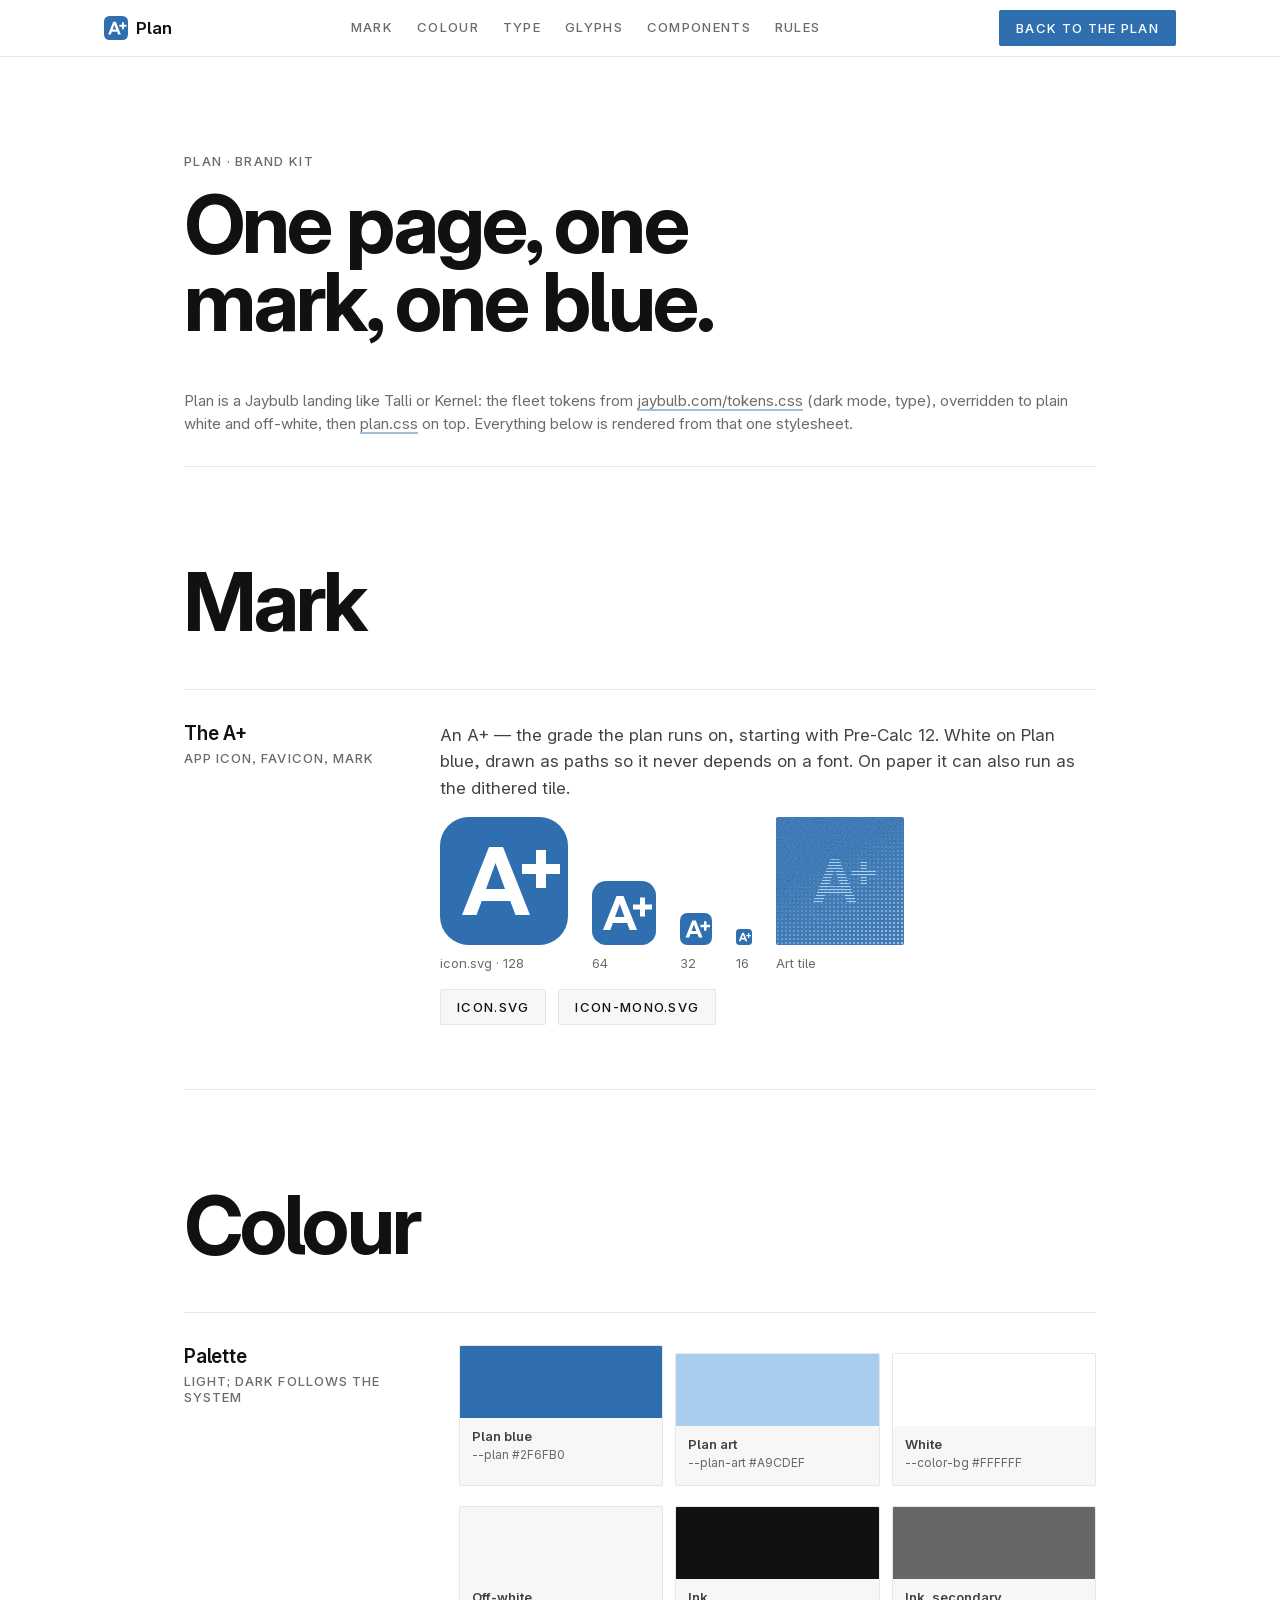
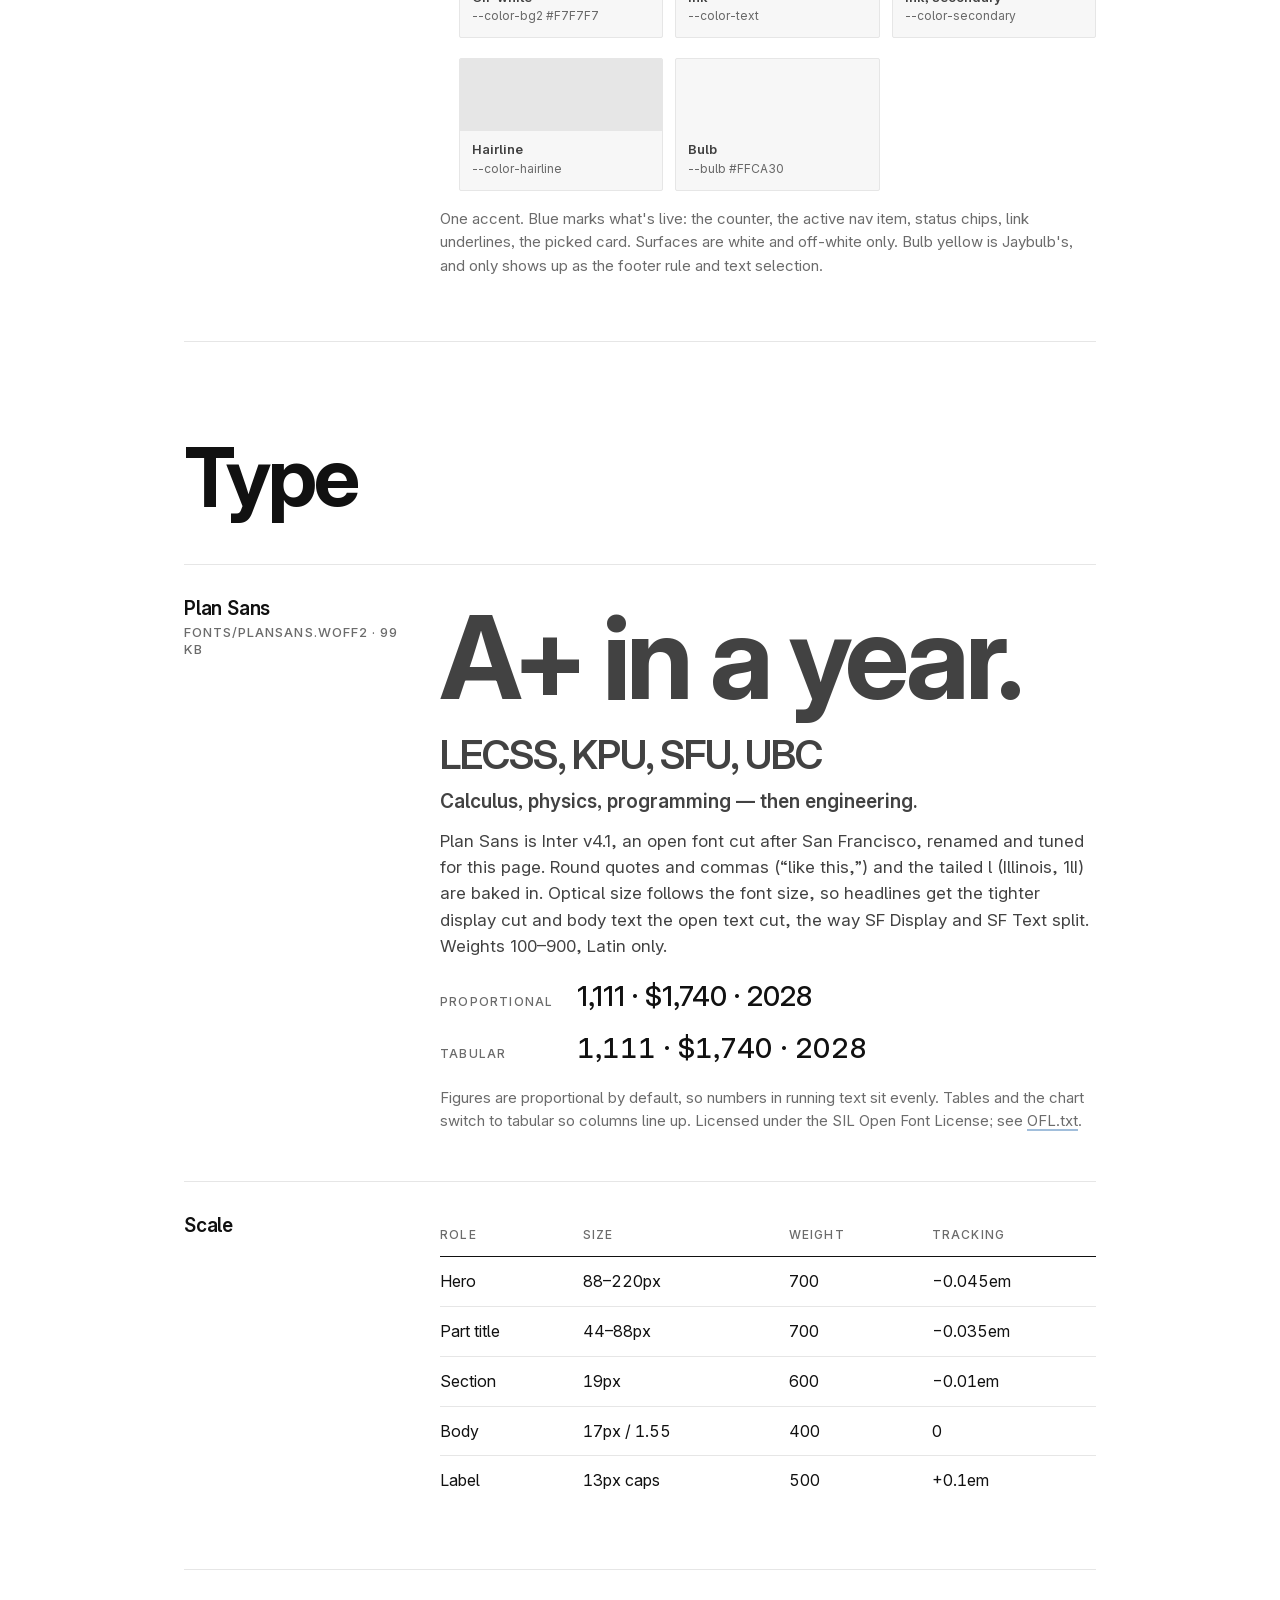
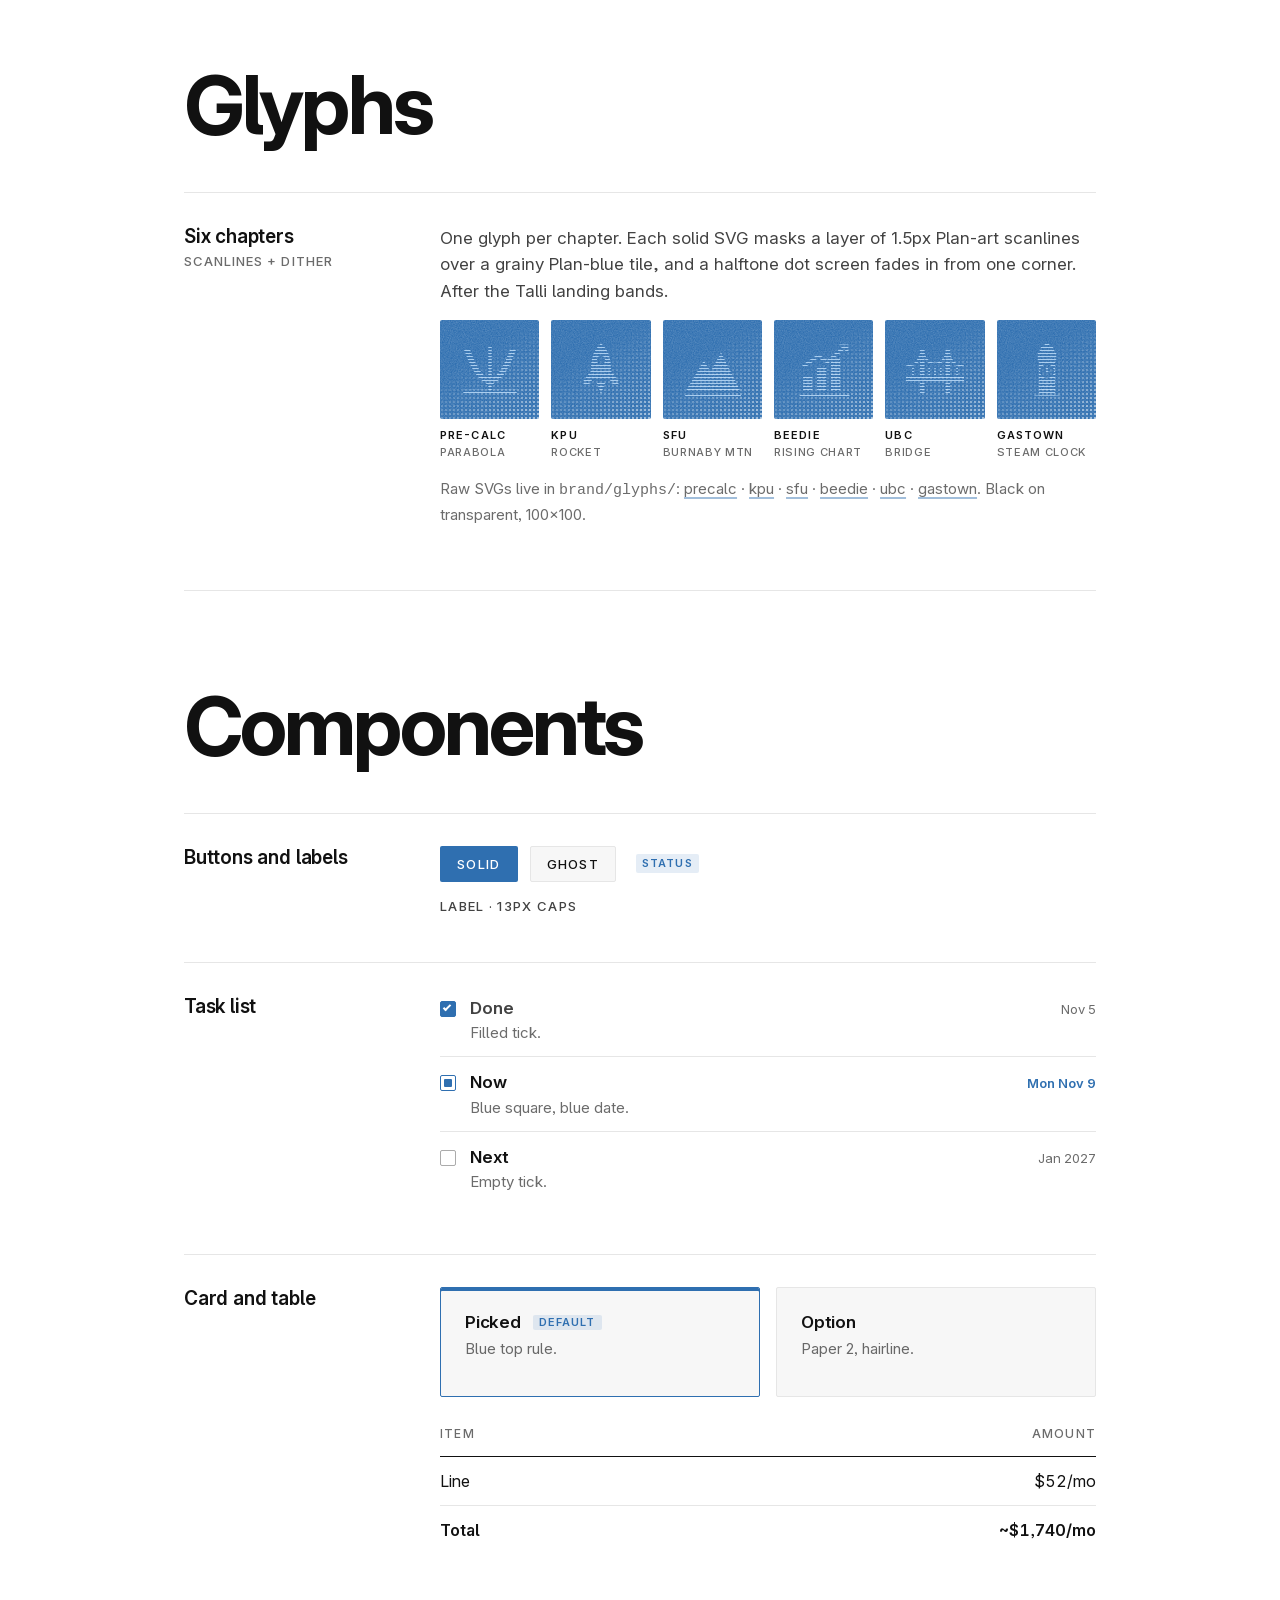
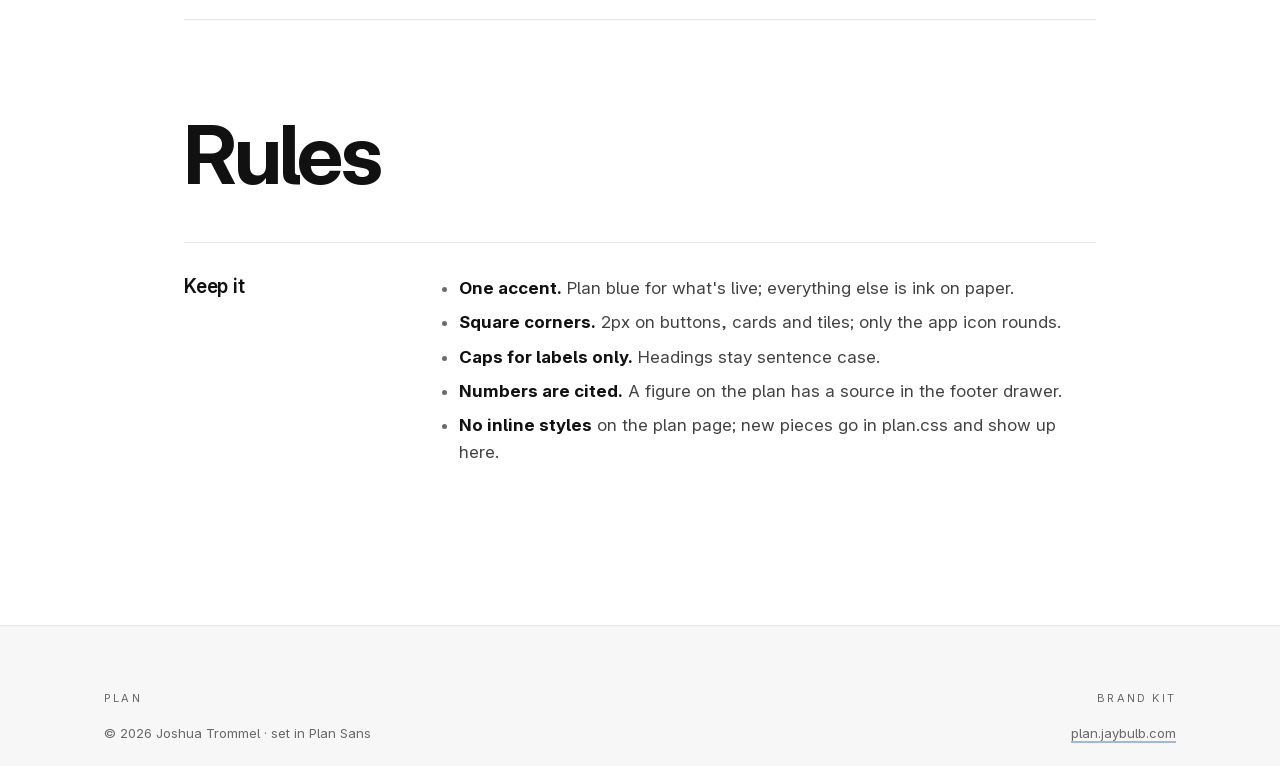
==== brand/index.html @ 0d33ab96 "Plan: ten-year plan at plan.jaybulb.com (moved out of nulljosh/vault) Co-Authored-By: Claude Opus 5." ====
<!doctype html>
<html lang="en">
<head>
<meta charset="utf-8">
<meta name="viewport" content="width=device-width, initial-scale=1">
<title>Plan · Brand kit</title>
<meta name="description" content="The Plan design system: the A+ mark, colour, Plan Sans, the six chapter glyphs, and the components plan.jaybulb.com is built from.">
<meta name="theme-color" content="#ffffff" media="(prefers-color-scheme: light)"><meta name="theme-color" content="#0f0f0f" media="(prefers-color-scheme: dark)">
<link rel="icon" type="image/svg+xml" href="icon.svg">
<link rel="stylesheet" href="https://jaybulb.com/tokens.css">
<link rel="preload" href="../fonts/PlanSans.woff2" as="font" type="font/woff2" crossorigin>
<link rel="stylesheet" href="../plan.css">
</head>
<body>
<header class="nav" aria-label="Site"><div class="wrap">
  <a class="nav-brand" href="../"><img src="icon.svg" alt="">Plan</a>
  <nav class="nav-links" aria-label="Sections"><a href="#mark">Mark</a><a href="#colour">Colour</a><a href="#type">Type</a><a href="#glyphs">Glyphs</a><a href="#components">Components</a><a href="#rules">Rules</a></nav>
  <a class="btn btn-solid" href="../">Back to the plan</a>
</div></header>

<main class="wrap">

<section class="part" id="top">
  <p class="label">Plan · Brand kit</p>
  <h1 class="part-title">One page, one mark, one blue.</h1>
  <p class="note">Plan is a Jaybulb landing like Talli or Kernel: the fleet tokens from <a href="https://jaybulb.com/tokens.css">jaybulb.com/tokens.css</a> (dark mode, type), overridden to plain white and off-white, then <a href="../plan.css">plan.css</a> on top. Everything below is rendered from that one stylesheet.</p>
</section>

<section class="part" id="mark">
  <h2 class="part-title">Mark</h2>
  <div class="sec">
    <h3>The A+<small>App icon, favicon, mark</small></h3>
    <p>An A+ — the grade the plan runs on, starting with Pre-Calc 12. White on Plan blue, drawn as paths so it never depends on a font. On paper it can also run as the dithered tile.</p>
    <div class="marks">
      <figure><img src="icon.svg" width="128" height="128" alt="Plan A+ app icon"><figcaption>icon.svg · 128</figcaption></figure>
      <figure><img src="icon.svg" width="64" height="64" alt=""><figcaption>64</figcaption></figure>
      <figure><img src="icon.svg" width="32" height="32" alt=""><figcaption>32</figcaption></figure>
      <figure><img src="icon.svg" width="16" height="16" alt=""><figcaption>16</figcaption></figure>
      <figure><div class="art g-mark" style="width:128px" role="img" aria-label="Dithered A+ tile"></div><figcaption>Art tile</figcaption></figure>
    </div>
    <p class="row"><a class="btn btn-ghost" href="icon.svg" download>icon.svg</a><a class="btn btn-ghost" href="icon-mono.svg" download>icon-mono.svg</a></p>
  </div>
</section>

<section class="part" id="colour">
  <h2 class="part-title">Colour</h2>
  <div class="sec">
    <h3>Palette<small>Light; dark follows the system</small></h3>
    <ul class="swatches">
      <li class="swatch" style="--c:var(--plan)"><i></i><b>Plan blue</b><code>--plan #2F6FB0</code></li>
      <li class="swatch" style="--c:var(--plan-art)"><i></i><b>Plan art</b><code>--plan-art #A9CDEF</code></li>
      <li class="swatch" style="--c:var(--color-bg)"><i></i><b>White</b><code>--color-bg #FFFFFF</code></li>
      <li class="swatch" style="--c:var(--color-bg2)"><i></i><b>Off-white</b><code>--color-bg2 #F7F7F7</code></li>
      <li class="swatch" style="--c:var(--color-text)"><i></i><b>Ink</b><code>--color-text</code></li>
      <li class="swatch" style="--c:var(--color-secondary)"><i></i><b>Ink, secondary</b><code>--color-secondary</code></li>
      <li class="swatch" style="--c:var(--color-hairline)"><i></i><b>Hairline</b><code>--color-hairline</code></li>
      <li class="swatch" style="--c:var(--bulb)"><i></i><b>Bulb</b><code>--bulb #FFCA30</code></li>
    </ul>
    <p class="note">One accent. Blue marks what's live: the counter, the active nav item, status chips, link underlines, the picked card. Surfaces are white and off-white only. Bulb yellow is Jaybulb's, and only shows up as the footer rule and text selection.</p>
  </div>
</section>

<section class="part" id="type">
  <h2 class="part-title">Type</h2>
  <div class="sec">
    <h3>Plan Sans<small>fonts/PlanSans.woff2 · 99 KB</small></h3>
    <p class="specimen xl">A+ in a year.</p>
    <p class="specimen l">LECSS, KPU, SFU, UBC</p>
    <p class="specimen m">Calculus, physics, programming — then engineering.</p>
    <p>Plan Sans is Inter v4.1, an open font cut after San Francisco, renamed and tuned for this page. Round quotes and commas (“like this,”) and the tailed l (Illinois, 1lI) are baked in. Optical size follows the font size, so headlines get the tighter display cut and body text the open text cut, the way SF Display and SF Text split. Weights 100–900, Latin only.</p>
    <div class="figs">
      <small>Proportional</small><span>1,111 · $1,740 · 2028</span>
      <small>Tabular</small><span class="t">1,111 · $1,740 · 2028</span>
    </div>
    <p class="note">Figures are proportional by default, so numbers in running text sit evenly. Tables and the chart switch to tabular so columns line up. Licensed under the SIL Open Font License; see <a href="../fonts/OFL.txt">OFL.txt</a>.</p>
  </div>
  <div class="sec">
    <h3>Scale</h3>
    <table>
      <thead><tr><th>Role</th><th>Size</th><th>Weight</th><th>Tracking</th></tr></thead>
      <tr><td>Hero</td><td>88–220px</td><td>700</td><td>−0.045em</td></tr>
      <tr><td>Part title</td><td>44–88px</td><td>700</td><td>−0.035em</td></tr>
      <tr><td>Section</td><td>19px</td><td>600</td><td>−0.01em</td></tr>
      <tr><td>Body</td><td>17px / 1.55</td><td>400</td><td>0</td></tr>
      <tr><td>Label</td><td>13px caps</td><td>500</td><td>+0.1em</td></tr>
    </table>
  </div>
</section>

<section class="part" id="glyphs">
  <h2 class="part-title">Glyphs</h2>
  <div class="sec">
    <h3>Six chapters<small>Scanlines + dither</small></h3>
    <p>One glyph per chapter. Each solid SVG masks a layer of 1.5px Plan-art scanlines over a grainy Plan-blue tile, and a halftone dot screen fades in from one corner. After the Talli landing bands.</p>
    <ol class="glyphs">
      <li><figure class="glyph"><div class="art g-precalc"></div><figcaption>Pre-Calc<span>Parabola</span></figcaption></figure></li>
      <li><figure class="glyph"><div class="art g-kpu"></div><figcaption>KPU<span>Rocket</span></figcaption></figure></li>
      <li><figure class="glyph"><div class="art g-sfu"></div><figcaption>SFU<span>Burnaby Mtn</span></figcaption></figure></li>
      <li><figure class="glyph"><div class="art g-beedie"></div><figcaption>Beedie<span>Rising chart</span></figcaption></figure></li>
      <li><figure class="glyph"><div class="art g-ubc"></div><figcaption>UBC<span>Bridge</span></figcaption></figure></li>
      <li><figure class="glyph"><div class="art g-gastown"></div><figcaption>Gastown<span>Steam clock</span></figcaption></figure></li>
    </ol>
    <p class="note">Raw SVGs live in <code>brand/glyphs/</code>: <a href="glyphs/precalc.svg">precalc</a> · <a href="glyphs/kpu.svg">kpu</a> · <a href="glyphs/sfu.svg">sfu</a> · <a href="glyphs/beedie.svg">beedie</a> · <a href="glyphs/ubc.svg">ubc</a> · <a href="glyphs/gastown.svg">gastown</a>. Black on transparent, 100×100.</p>
  </div>
</section>

<section class="part" id="components">
  <h2 class="part-title">Components</h2>
  <div class="sec">
    <h3>Buttons and labels</h3>
    <p class="row"><a class="btn btn-solid" href="#components">Solid</a><a class="btn btn-ghost" href="#components">Ghost</a><span class="status">Status</span></p>
    <p class="label">Label · 13px caps</p>
  </div>
  <div class="sec">
    <h3>Task list</h3>
    <ol class="tasks">
      <li class="done"><i class="tick"></i><div><b>Done</b><span class="d">Filled tick.</span></div><span class="due">Nov 5</span></li>
      <li class="now"><i class="tick"></i><div><b>Now</b><span class="d">Blue square, blue date.</span></div><span class="due">Mon Nov 9</span></li>
      <li><i class="tick"></i><div><b>Next</b><span class="d">Empty tick.</span></div><span class="due">Jan 2027</span></li>
    </ol>
  </div>
  <div class="sec">
    <h3>Card and table</h3>
    <div class="cards">
      <div class="card pick"><h3>Picked <span class="status">Default</span></h3><p class="note">Blue top rule.</p></div>
      <div class="card"><h3>Option</h3><p class="note">Paper 2, hairline.</p></div>
    </div>
    <table>
      <thead><tr><th>Item</th><th class="n">Amount</th></tr></thead>
      <tr><td>Line</td><td class="n">$52/mo</td></tr>
      <tr class="total"><td>Total</td><td class="n">~$1,740/mo</td></tr>
    </table>
  </div>
</section>

<section class="part" id="rules">
  <h2 class="part-title">Rules</h2>
  <div class="sec">
    <h3>Keep it</h3>
    <ul class="rules">
      <li><b>One accent.</b> Plan blue for what's live; everything else is ink on paper.</li>
      <li><b>Square corners.</b> 2px on buttons, cards and tiles; only the app icon rounds.</li>
      <li><b>Caps for labels only.</b> Headings stay sentence case.</li>
      <li><b>Numbers are cited.</b> A figure on the plan has a source in the footer drawer.</li>
      <li><b>No inline styles</b> on the plan page; new pieces go in plan.css and show up here.</li>
    </ul>
  </div>
</section>

</main>

<footer class="foot-band">
  <div class="foot wrap">
    <div class="foot-rule"><span>Plan</span><span>Brand kit</span></div>
    <p class="foot-meta"><span>&copy; 2026 Joshua Trommel &middot; set in Plan Sans</span><a href="../">plan.jaybulb.com</a></p>
  </div>
</footer>
</body>
</html>
---- plan.css ----
/* Plan design system. index.html and brand/ both load this after jaybulb.com/tokens.css.
   Sections: base + layout (from the Jaybulb landings), type (Plan Sans), chart, task list,
   glyph art, footer, brand kit. See brand/ for the rendered kit. */
:root{
  color-scheme:light dark;
  --plan:#2F6FB0; --plan-soft:color-mix(in srgb,var(--plan) 12%,transparent);
  --display:-apple-system,BlinkMacSystemFont,"SF Pro Display","Helvetica Neue",Helvetica,Arial,sans-serif;
  --sp-1:4px;--sp-2:8px;--sp-3:12px;--sp-4:16px;--sp-5:24px;--sp-6:32px;--sp-7:48px;--sp-8:64px;--sp-9:96px;
  --wrap:1120px; --read:60rem; --r-sq:2px; --motion:.2s ease;
  --muted:var(--color-secondary); --line:var(--color-hairline);
  --color-underline:color-mix(in srgb,var(--plan) 45%,transparent); --color-underline-hover:var(--plan);
}
@media(prefers-color-scheme:dark){:root{--plan:#5B9BD5}}
/* ── Surfaces: white and off-white only (overrides the fleet's cream paper) ── */
:root{--color-bg:#fff;--color-bg2:#f7f7f7;--color-text:#111;--color-secondary:rgba(0,0,0,.58);--color-soft:rgba(0,0,0,.74);--color-hairline:#e6e6e6;--color-code-bg:#f7f7f7}
@media(prefers-color-scheme:dark){:root:not([data-theme="light"]){--color-bg:#0f0f0f;--color-bg2:#181818;--color-text:#f5f5f5;--color-secondary:rgba(255,255,255,.6);--color-soft:rgba(255,255,255,.76);--color-hairline:#2a2a2a;--color-code-bg:#181818}}
[data-theme="dark"]{--color-bg:#0f0f0f;--color-bg2:#181818;--color-text:#f5f5f5;--color-secondary:rgba(255,255,255,.6);--color-soft:rgba(255,255,255,.76);--color-hairline:#2a2a2a;--color-code-bg:#181818}
.foot-band{background:var(--color-bg2)!important}
*,*::before,*::after{box-sizing:border-box}
html{scroll-snap-type:y proximity;scroll-padding-top:72px}
@media(prefers-reduced-motion:no-preference){html{scroll-behavior:smooth}}
body{margin:0;background:var(--color-bg);color:var(--color-text);font-family:var(--font-body);font-size:17px;line-height:1.55;letter-spacing:var(--tracking,0);-webkit-font-smoothing:antialiased;text-rendering:optimizeLegibility}
::selection{background:var(--bulb);color:#1f1b16}
a{color:inherit;text-decoration:underline;text-decoration-color:var(--color-underline);text-decoration-thickness:2px;text-underline-offset:3px;transition:text-decoration-color var(--motion)}
a:hover{text-decoration-color:var(--color-underline-hover)}
a:focus-visible,button:focus-visible{outline:3px solid color-mix(in srgb,var(--plan) 45%,transparent);outline-offset:2px}
.wrap{max-width:var(--wrap);margin:0 auto;padding:0 var(--sp-5)}
@media(max-width:640px){.wrap{padding:0 var(--sp-4)}}

.label{font-family:var(--display);font-size:13px;line-height:16px;font-weight:500;letter-spacing:.1em;text-transform:uppercase;color:var(--muted);margin:0 0 var(--sp-4)}
.btn{display:inline-flex;align-items:center;height:36px;padding:0 var(--sp-4);border-radius:var(--r-sq);font-family:var(--display);font-size:13px;font-weight:500;letter-spacing:.1em;text-transform:uppercase;text-decoration:none;white-space:nowrap;border:1px solid transparent;transition:background var(--motion),border-color var(--motion)}
.btn-solid{background:var(--plan);color:#fff}
.btn-solid:hover{background:color-mix(in srgb,var(--plan) 84%,#fff)}
.btn-ghost{background:var(--color-bg2);color:var(--color-text);border-color:var(--line)}
.btn-ghost:hover{border-color:var(--color-text)}

/* Nav: sticky, translucent paper, brand left, parts in the middle, Jaybulb on the right */
.nav{position:sticky;top:0;z-index:10;background:color-mix(in srgb,var(--color-bg) 88%,transparent);-webkit-backdrop-filter:saturate(1.4) blur(14px);backdrop-filter:saturate(1.4) blur(14px);border-bottom:1px solid var(--line)}
.nav .wrap{display:flex;align-items:center;gap:var(--sp-5);height:56px}
.nav-brand{display:flex;align-items:center;gap:var(--sp-2);font-family:var(--display);font-weight:600;font-size:17px;text-decoration:none;flex:none}
.nav-brand img{width:24px;height:24px}
.nav-links{display:flex;gap:var(--sp-5);flex:1;justify-content:center;overflow-x:auto;scrollbar-width:none;mask:linear-gradient(90deg,transparent,#000 12px,#000 calc(100% - 12px),transparent)}
.nav-links::-webkit-scrollbar{display:none}
.nav-links a{font-family:var(--display);font-size:13px;font-weight:500;letter-spacing:.1em;text-transform:uppercase;color:var(--muted);text-decoration:none;white-space:nowrap;padding:var(--sp-2) 0;border-bottom:2px solid transparent;transition:color var(--motion),border-color var(--motion)}
.nav-links a:hover{color:var(--color-text)}
.nav-links a.on{color:var(--color-text);border-bottom-color:var(--plan)}
@media(max-width:640px){.nav .btn{display:none}.nav-links{justify-content:flex-start}}

/* Hero: the ten-year time-lapse */
.hero{position:relative;min-height:calc(100dvh - 56px);display:flex;flex-direction:column;justify-content:center;align-items:center;text-align:center;padding:var(--sp-8) var(--sp-5);overflow:hidden;scroll-snap-align:start;--ink:var(--color-text);--paper:var(--color-bg);color:var(--ink);transition:color .6s}
.hero > *:not(.year):not(.film){position:relative;z-index:1}
.film{position:absolute;inset:0;z-index:0;overflow:hidden;background:var(--color-bg2)}
.film img{position:absolute;inset:-6%;width:112%;height:112%;object-fit:cover;opacity:0;transition:opacity 1.2s ease,transform .6s ease-out;will-change:transform}
.film img.on{opacity:1;animation:kb 24s linear both}
.film::after{content:"";position:absolute;inset:0;background:var(--plan);opacity:.38;mix-blend-mode:multiply}
.year{position:absolute;inset:0;display:flex;align-items:center;justify-content:center;z-index:0;font-family:var(--display);font-size:clamp(9rem,42vw,26rem);font-weight:700;letter-spacing:-.06em;line-height:1;color:var(--ink);opacity:.08;pointer-events:none;user-select:none}
.hero .kicker,.hero .lede{background:var(--paper);color:var(--ink);display:inline-block;padding:.35em .7em;border-radius:var(--r-sq);transition:background .6s,color .6s}
.hero .kicker{font-family:var(--display);font-size:13px;font-weight:500;letter-spacing:.1em;text-transform:uppercase}
.hero h1{margin:var(--sp-4) auto 0;max-width:14ch;font-family:var(--display);font-size:clamp(44px,7.4vw,108px);font-weight:700;letter-spacing:-.04em;line-height:.95;color:var(--ink);text-wrap:balance}
.hero .cta{display:flex;flex-wrap:wrap;gap:var(--sp-3);justify-content:center;margin-top:var(--sp-6)}
.hero .lede{margin:var(--sp-5) auto 0;max-width:34rem;font-size:19px;line-height:1.45}
#elapsed{margin-top:var(--sp-5);color:var(--plan)!important}
#chapter{margin-top:var(--sp-2);animation:fadein .5s ease-out both}
.chapters{display:flex;gap:6px;margin-top:var(--sp-5)}
.chapters button{width:34px;height:14px;padding:0;border:0;background:none;cursor:pointer;position:relative}
.chapters button::before,.chapters button::after{content:"";position:absolute;left:0;top:6px;height:2px;background:var(--ink);opacity:.3;width:100%}
.chapters button::after{opacity:1;width:calc(var(--p,0)*100%);transition:width .2s linear}
@keyframes kb{from{scale:1}to{scale:1.08}}
@keyframes fadein{from{opacity:0;transform:translateY(4px)}to{opacity:1;transform:none}}
@media(prefers-reduced-motion:reduce){#chapter,.film img{animation:none!important;transition:none!important}}

/* Parts: a big display heading, then sections with the title in a side column */
main.wrap{max-width:var(--read)}
.part{padding:var(--sp-9) 0 var(--sp-4);scroll-margin-top:56px}
.part + .part{border-top:1px solid var(--line)}
.part-title{font-family:var(--display);font-size:clamp(44px,6.4vw,88px);line-height:.95;font-weight:700;letter-spacing:-.035em;margin:0 0 var(--sp-7);text-wrap:balance}
.sec{padding:var(--sp-6) 0 var(--sp-7);border-top:1px solid var(--line);scroll-margin-top:72px;scroll-snap-align:start}
@media(min-width:56rem){
  .sec{display:grid;grid-template-columns:14rem minmax(0,1fr);column-gap:var(--sp-6)}
  .sec > h3{grid-column:1;grid-row:1 / span 20;position:sticky;top:80px;align-self:start}
  .sec > :not(h3){grid-column:2}
}
.sec h3{font-family:var(--display);font-size:19px;line-height:1.25;font-weight:600;letter-spacing:-.01em;margin:0 0 var(--sp-4)}
.sec h3 small{display:block;margin-top:var(--sp-1);font-size:13px;font-weight:500;letter-spacing:.08em;text-transform:uppercase;color:var(--muted)}
.sec > :not(h3) + :not(h3){margin-top:var(--sp-4)}
.sec p,.sec li{color:var(--color-soft);margin:0}
.sec strong{color:var(--color-text);font-weight:600}
.sec ul,.sec ol{margin:0;padding-left:1.2rem}
.sec li + li{margin-top:var(--sp-2)}
.sec li::marker{color:var(--muted)}
.note{font-size:15px;color:var(--muted)!important}
.status{display:inline-block;margin-left:var(--sp-2);padding:1px 6px;border-radius:var(--r-sq);background:var(--plan-soft);color:var(--plan);font-family:var(--display);font-size:11px;font-weight:600;letter-spacing:.1em;text-transform:uppercase;vertical-align:2px}

table{width:100%;border-collapse:collapse;font-size:16px;font-variant-numeric:tabular-nums}
td,th{padding:var(--sp-3) var(--sp-2);vertical-align:top;text-align:left;font-weight:inherit}
td:first-child,th:first-child{padding-left:0} td:last-child,th:last-child{padding-right:0}
tr{border-bottom:1px solid var(--line)} tr:last-child{border-bottom:0}
thead th{font-family:var(--display);font-size:12px;font-weight:500;letter-spacing:.1em;text-transform:uppercase;color:var(--muted);border-bottom:1px solid var(--color-text)}
.n{text-align:right!important;white-space:nowrap}
tr.total{border-top:1px solid var(--color-text);font-weight:600;color:var(--color-text)}
.when{white-space:nowrap;width:7rem;color:var(--color-text);font-weight:600}
.scroll{overflow-x:auto}
@media(max-width:640px){table{font-size:15px}td,th{padding:var(--sp-2) 6px}.n{white-space:normal}.when{width:auto}}

.cards{display:grid;grid-template-columns:repeat(auto-fit,minmax(15rem,1fr));gap:var(--sp-4)}
.card{background:var(--color-bg2);border:1px solid var(--line);border-radius:var(--r-sq);padding:var(--sp-5)}
.card.pick{border-color:var(--plan);box-shadow:inset 0 3px 0 var(--plan)}
.card h3{font-family:var(--display);font-size:17px;font-weight:600;margin:0;color:var(--color-text)}
.card .note{margin:var(--sp-1) 0 var(--sp-3)}
.card dl{margin:0;font-size:15px}
.card dt{font-family:var(--display);font-size:11px;font-weight:600;letter-spacing:.1em;text-transform:uppercase;color:var(--muted);margin-top:var(--sp-3)}
.card dd{margin:var(--sp-1) 0 0;color:var(--color-soft)}

.sources{font-size:15px;overflow-wrap:anywhere}

/* Footer: the jaybulb band, warm paper fading to bulb */
.foot-band{margin-top:var(--sp-9);background:linear-gradient(180deg,var(--color-bg) 0,color-mix(in srgb,var(--bulb) 10%,var(--color-bg)) 45%,color-mix(in srgb,var(--bulb) 28%,var(--color-bg)) 100%);border-top:1px solid var(--line)}
.foot{padding:var(--sp-8) var(--sp-5) calc(var(--sp-5) + env(safe-area-inset-bottom));color:var(--color-soft);font-size:15px}
.foot-story{display:grid;grid-template-columns:56px 1fr;gap:var(--sp-5);align-items:start;padding-bottom:var(--sp-7)}
.foot-story img{width:56px;height:56px}
.foot-story h2{font-family:var(--display);font-size:clamp(28px,3.4vw,40px);font-weight:700;letter-spacing:-.025em;line-height:1.05;margin:0 0 var(--sp-3);color:var(--color-text)}
.foot-story p{margin:0;max-width:52ch;font-size:17px}
.foot-rule{display:flex;align-items:center;gap:var(--sp-4);font-family:var(--display);font-size:11px;letter-spacing:.2em;text-transform:uppercase;white-space:nowrap;color:var(--muted)}
.foot-rule::before{content:"";order:1;flex:1;height:2px;background:var(--bulb)}
.foot-rule>:first-child{order:0}.foot-rule>:last-child{order:2}
.foot-dir{display:grid;grid-template-columns:repeat(4,1fr);gap:var(--sp-5);padding:var(--sp-6) 0}
.foot-dir h3{font-family:var(--display);font-size:12px;font-weight:600;letter-spacing:.1em;text-transform:uppercase;margin:0 0 var(--sp-3);color:var(--color-text)}
.foot-dir ul{list-style:none;margin:0;padding:0}
.foot-dir li{margin:var(--sp-2) 0}
.foot-dir a{text-decoration-color:var(--bulb)}
.foot-dir a:hover{text-decoration-color:var(--color-text)}
.foot-meta{margin:0;padding-top:var(--sp-4);border-top:1px solid color-mix(in srgb,var(--bulb-deep) 25%,transparent);font-size:13px;color:var(--muted);display:flex;flex-wrap:wrap;gap:var(--sp-2) var(--sp-5);justify-content:space-between}
@media(max-width:760px){.foot{padding:var(--sp-7) var(--sp-4) var(--sp-5)}.foot-story{grid-template-columns:1fr}.foot-dir{grid-template-columns:1fr 1fr}.foot-rule{flex-wrap:wrap;white-space:normal}.foot-rule::before{flex-basis:100%;order:-1}}

@media(prefers-reduced-motion:no-preference){
  html.js .reveal{opacity:0;transform:translateY(20px);transition:opacity .6s ease-out,transform .6s ease-out}
  html.js .reveal.in-view{opacity:1;transform:none}
}

/* ── Type: Plan Sans ───────────────────────────────────────────────────────────
   Inter v4.1 (OFL), renamed, round punctuation (ss03) and the tailed l (cv05) baked in,
   Latin subset. Optical size follows font size, like SF Text → SF Display.
   Figures are proportional by default; tables switch to tabular. */
@font-face{font-family:"Plan Sans";src:url(fonts/PlanSans.woff2) format("woff2");font-weight:100 900;font-style:normal;font-display:swap}
:root{--font-plan:"Plan Sans",-apple-system,BlinkMacSystemFont,"SF Pro Text","Helvetica Neue",Helvetica,Arial,sans-serif;--font-body:var(--font-plan);--display:var(--font-plan)}
body{font-optical-sizing:auto;font-variant-numeric:proportional-nums;font-feature-settings:"calt"}

/* ── Chart (net worth) ──────────────────────────────────────────────────────── */
.ctl{display:flex;flex-wrap:wrap;gap:var(--sp-3) var(--sp-5);align-items:center;font-size:15px;margin:0 0 var(--sp-3)}
.ctl label{display:flex;align-items:center;gap:var(--sp-2)}
.ctl input[type=range]{width:120px;accent-color:var(--plan)}
.goals{display:flex;gap:6px;flex-wrap:wrap}
.goals button{font:inherit;font-size:13px;padding:.3em .7em;border:1px solid var(--line);border-radius:var(--r-sq);background:var(--color-bg2);color:var(--color-text);cursor:pointer;transition:border-color var(--motion)}
.goals button:hover{border-color:var(--color-text)}
.goals button[aria-pressed=true]{background:var(--plan);color:#fff;border-color:var(--plan)}
#chart{width:100%;height:auto;touch-action:none;color:var(--color-text);font-variant-numeric:tabular-nums}
#chart text{fill:currentColor}#chart .grid{stroke:currentColor;opacity:.12}
#verdict{margin:var(--sp-2) 0 0;font-size:15px;min-height:1.5em}

/* ── Task list: where we are, what's next ───────────────────────────────────── */
.sec .tasks{list-style:none;margin:0;padding:0}
.sec .tasks li{display:grid;grid-template-columns:18px minmax(0,1fr) auto;gap:var(--sp-3);align-items:baseline;margin:0;padding:var(--sp-3) 0;border-top:1px solid var(--line)}
.sec .tasks li:first-child{border-top:0;padding-top:0}
.tick{position:relative;width:16px;height:16px;border:1.5px solid color-mix(in srgb,var(--color-text) 35%,transparent);border-radius:var(--r-sq);transform:translateY(3px)}
.done .tick{background:var(--plan);border-color:var(--plan)}
.done .tick::after{content:"";position:absolute;left:4px;top:1px;width:4px;height:8px;border:solid #fff;border-width:0 2px 2px 0;transform:rotate(45deg)}
.now .tick{border-color:var(--plan)}
.now .tick::after{content:"";position:absolute;inset:3px;background:var(--plan);border-radius:1px}
.tasks b{display:block;font-weight:600;color:var(--color-text)}
.tasks .done b{color:var(--color-soft)}
.tasks span.d{display:block;font-size:15px;color:var(--muted)}
.tasks time,.tasks .due{font-size:13px;color:var(--muted);white-space:nowrap;font-variant-numeric:tabular-nums;text-align:right}
.tasks .now .due{color:var(--plan);font-weight:600}
@media(max-width:640px){.sec .tasks li{grid-template-columns:18px minmax(0,1fr)}.tasks .due{grid-column:2;text-align:left;white-space:normal}}
.count{font-variant-numeric:tabular-nums}

/* ── Glyph art: scanlines + dither ─────────────────────────────────────────────
   Each glyph (brand/glyphs/*.svg) masks a layer of --plan-art scanlines over a grainy --plan
   tile; a halftone dot screen fades in from one corner on top. One mask per layer, no mask
   compositing, so it renders the same in every engine. */
:root{
  --plan-art:#a9cdef;
  --grain:url("data:image/svg+xml,%3Csvg xmlns='http://www.w3.org/2000/svg' width='180' height='180'%3E%3Cfilter id='n'%3E%3CfeTurbulence type='fractalNoise' baseFrequency='.85' numOctaves='3' stitchTiles='stitch'/%3E%3CfeColorMatrix values='0 0 0 0 1 0 0 0 0 1 0 0 0 0 1 .28 0 0 0 -.06'/%3E%3C/filter%3E%3Crect width='100%25' height='100%25' filter='url(%23n)'/%3E%3C/svg%3E");
}
@media(prefers-color-scheme:dark){:root{--plan-art:#7fb0e3}}
.art{position:relative;overflow:hidden;aspect-ratio:1;border-radius:var(--r-sq);background:var(--grain),var(--plan);isolation:isolate}
.art::before{content:"";position:absolute;inset:0;background:repeating-linear-gradient(to bottom,var(--plan-art) 0 1.5px,transparent 1.5px 3px);
  -webkit-mask:var(--img) center/var(--fit,58%) no-repeat;mask:var(--img) center/var(--fit,58%) no-repeat;transition:transform .6s var(--ease,ease)}
.art::after{content:"";position:absolute;inset:0;background:radial-gradient(circle,rgba(255,255,255,.55) .9px,transparent 1.35px) 0 0/4px 4px;
  -webkit-mask:linear-gradient(150deg,transparent 35%,#000 100%);mask:linear-gradient(150deg,transparent 35%,#000 100%)}
a:hover > .art::before,.glyph:hover .art::before{transform:scale(1.06)}
.g-precalc{--img:url(brand/glyphs/precalc.svg)} .g-kpu{--img:url(brand/glyphs/kpu.svg)} .g-sfu{--img:url(brand/glyphs/sfu.svg)}
.g-beedie{--img:url(brand/glyphs/beedie.svg)} .g-ubc{--img:url(brand/glyphs/ubc.svg)} .g-gastown{--img:url(brand/glyphs/gastown.svg)}
.g-mark{--img:url(brand/icon-mono.svg);--fit:64%}
.glyphs{display:grid;grid-template-columns:repeat(6,minmax(0,1fr));gap:var(--sp-3);margin:0 0 var(--sp-7);padding:0;list-style:none}
.glyph{margin:0}
.sec .glyphs{padding:0}.sec .glyphs li{margin:0}
.glyph figcaption{margin-top:var(--sp-2);font-family:var(--display);font-size:11px;font-weight:600;letter-spacing:.1em;text-transform:uppercase;color:var(--color-text)}
.glyph figcaption span{display:block;font-weight:500;color:var(--muted);letter-spacing:.06em}
@media(max-width:760px){.glyphs{grid-template-columns:repeat(3,minmax(0,1fr))}}

/* Footer additions: mark tile in the story, sources drawer */
.foot-story .art{width:56px;border-radius:12px}
.foot-sources{padding:0 0 var(--sp-5)}
.foot-sources summary{cursor:pointer;font-family:var(--display);font-size:12px;font-weight:600;letter-spacing:.1em;text-transform:uppercase;color:var(--color-text);list-style:none;display:flex;align-items:center;gap:var(--sp-2)}
.foot-sources summary::-webkit-details-marker{display:none}
.foot-sources summary::before{content:"+";display:inline-grid;place-items:center;width:16px;height:16px;border:1px solid currentColor;border-radius:var(--r-sq);font-size:12px;line-height:1}
.foot-sources[open] summary::before{content:"\2212"}
.foot-sources ul{margin:var(--sp-4) 0 0;padding:0;list-style:none;columns:2 22rem;column-gap:var(--sp-6);font-size:13px;line-height:1.5}
.foot-sources li{break-inside:avoid;margin:0 0 var(--sp-2);color:var(--muted)}
.foot-sources a{text-decoration-color:var(--bulb)}

/* ── Brand kit page ─────────────────────────────────────────────────────────── */
.swatches{display:grid;grid-template-columns:repeat(auto-fill,minmax(9.5rem,1fr));gap:var(--sp-3);margin:0;padding:0;list-style:none}
.swatch{border:1px solid var(--line);border-radius:var(--r-sq);overflow:hidden;background:var(--color-bg2)}
.swatch i{display:block;height:72px;background:var(--c)}
.swatch b{display:block;padding:var(--sp-2) var(--sp-3) 0;font-size:13px;font-weight:600}
.swatch code{display:block;padding:0 var(--sp-3) var(--sp-3);font-family:var(--font-code);font-size:12px;color:var(--muted)}
.marks{display:flex;flex-wrap:wrap;gap:var(--sp-5);align-items:end}
.marks figure{margin:0}
.marks img{display:block}
.marks figcaption{margin-top:var(--sp-2);font-size:13px;color:var(--muted)}
.specimen{font-family:var(--display);line-height:1.05;margin:0;color:var(--color-text)}
.specimen.xl{font-size:clamp(56px,9vw,120px);font-weight:700;letter-spacing:-.045em}
.specimen.l{font-size:40px;font-weight:600;letter-spacing:-.025em}
.specimen.m{font-size:19px;font-weight:600}
.figs{display:grid;grid-template-columns:auto 1fr;gap:var(--sp-2) var(--sp-5);font-size:28px;font-weight:500;color:var(--color-text);align-items:baseline}
.figs .t{font-variant-numeric:tabular-nums}
.figs small{font-size:12px;letter-spacing:.1em;text-transform:uppercase;color:var(--muted);font-weight:500}
.row{display:flex;flex-wrap:wrap;gap:var(--sp-3);align-items:center}
.rules li b{color:var(--color-text)}
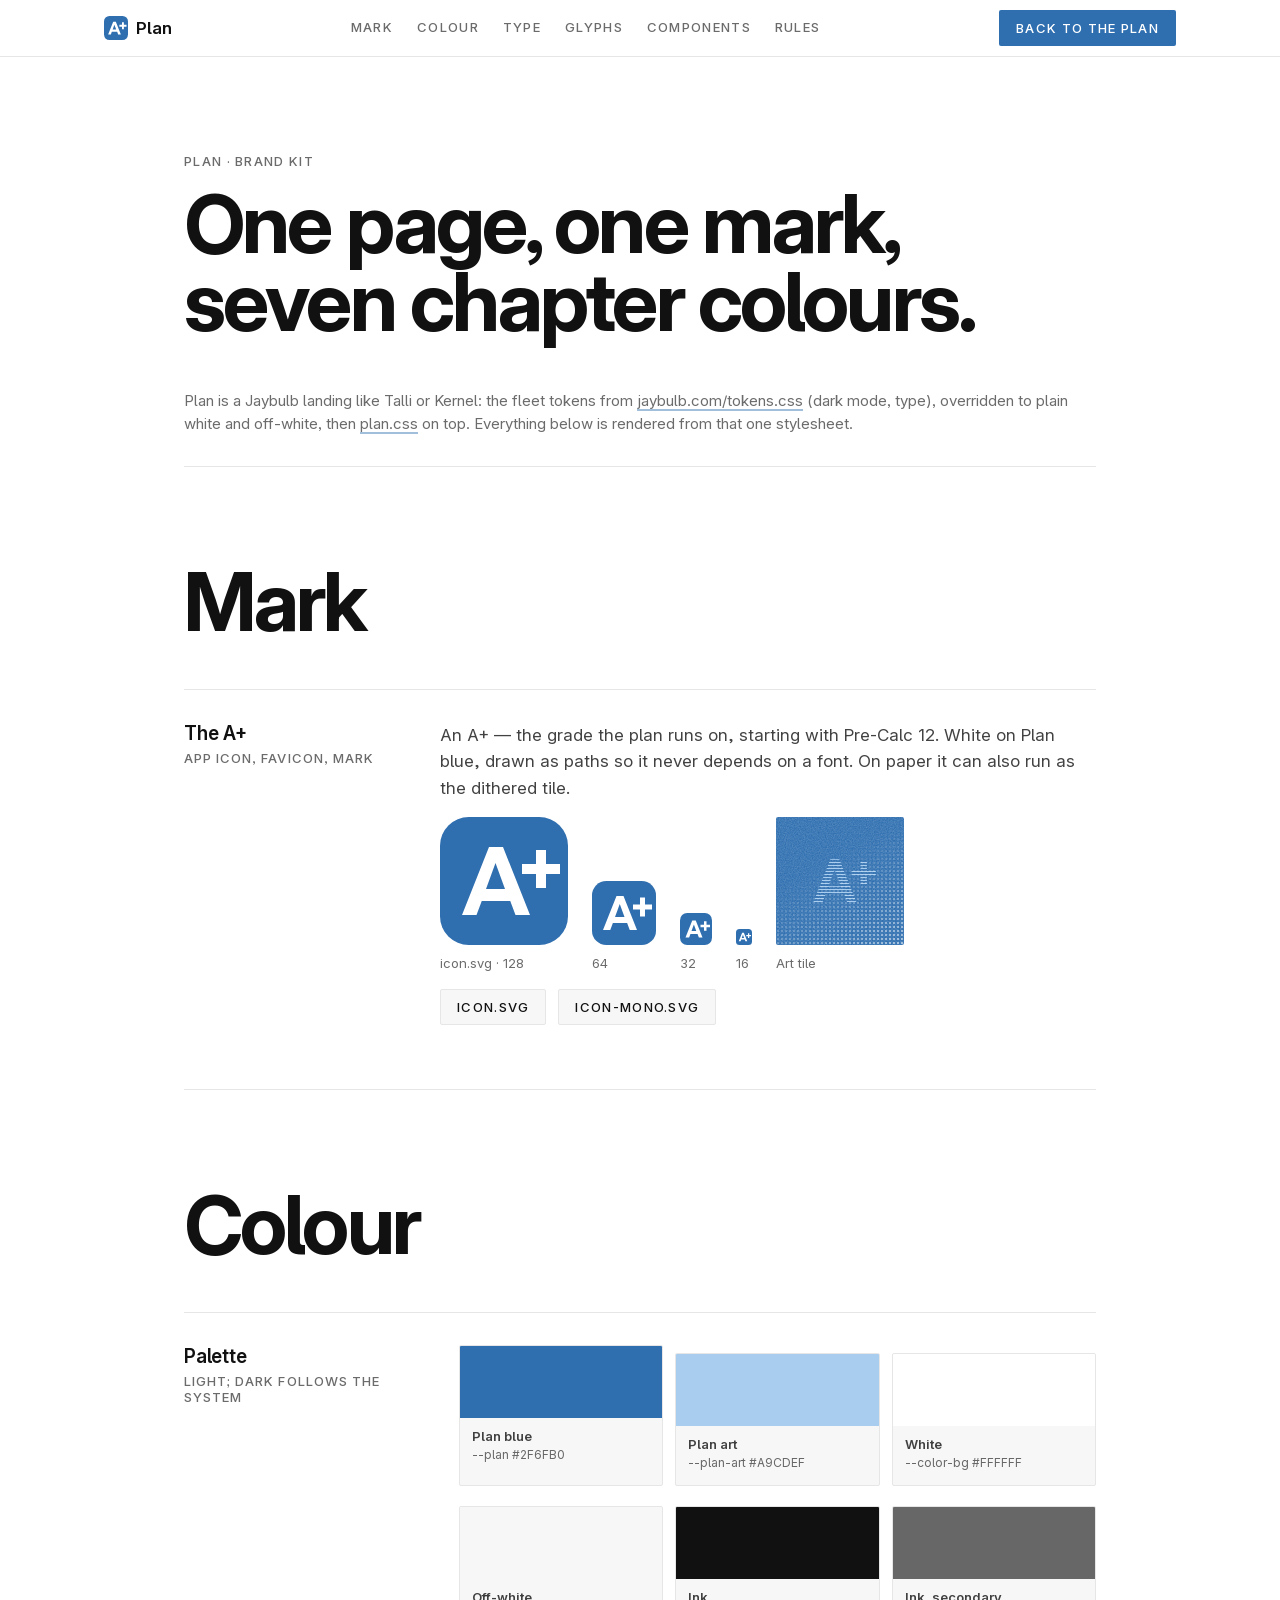
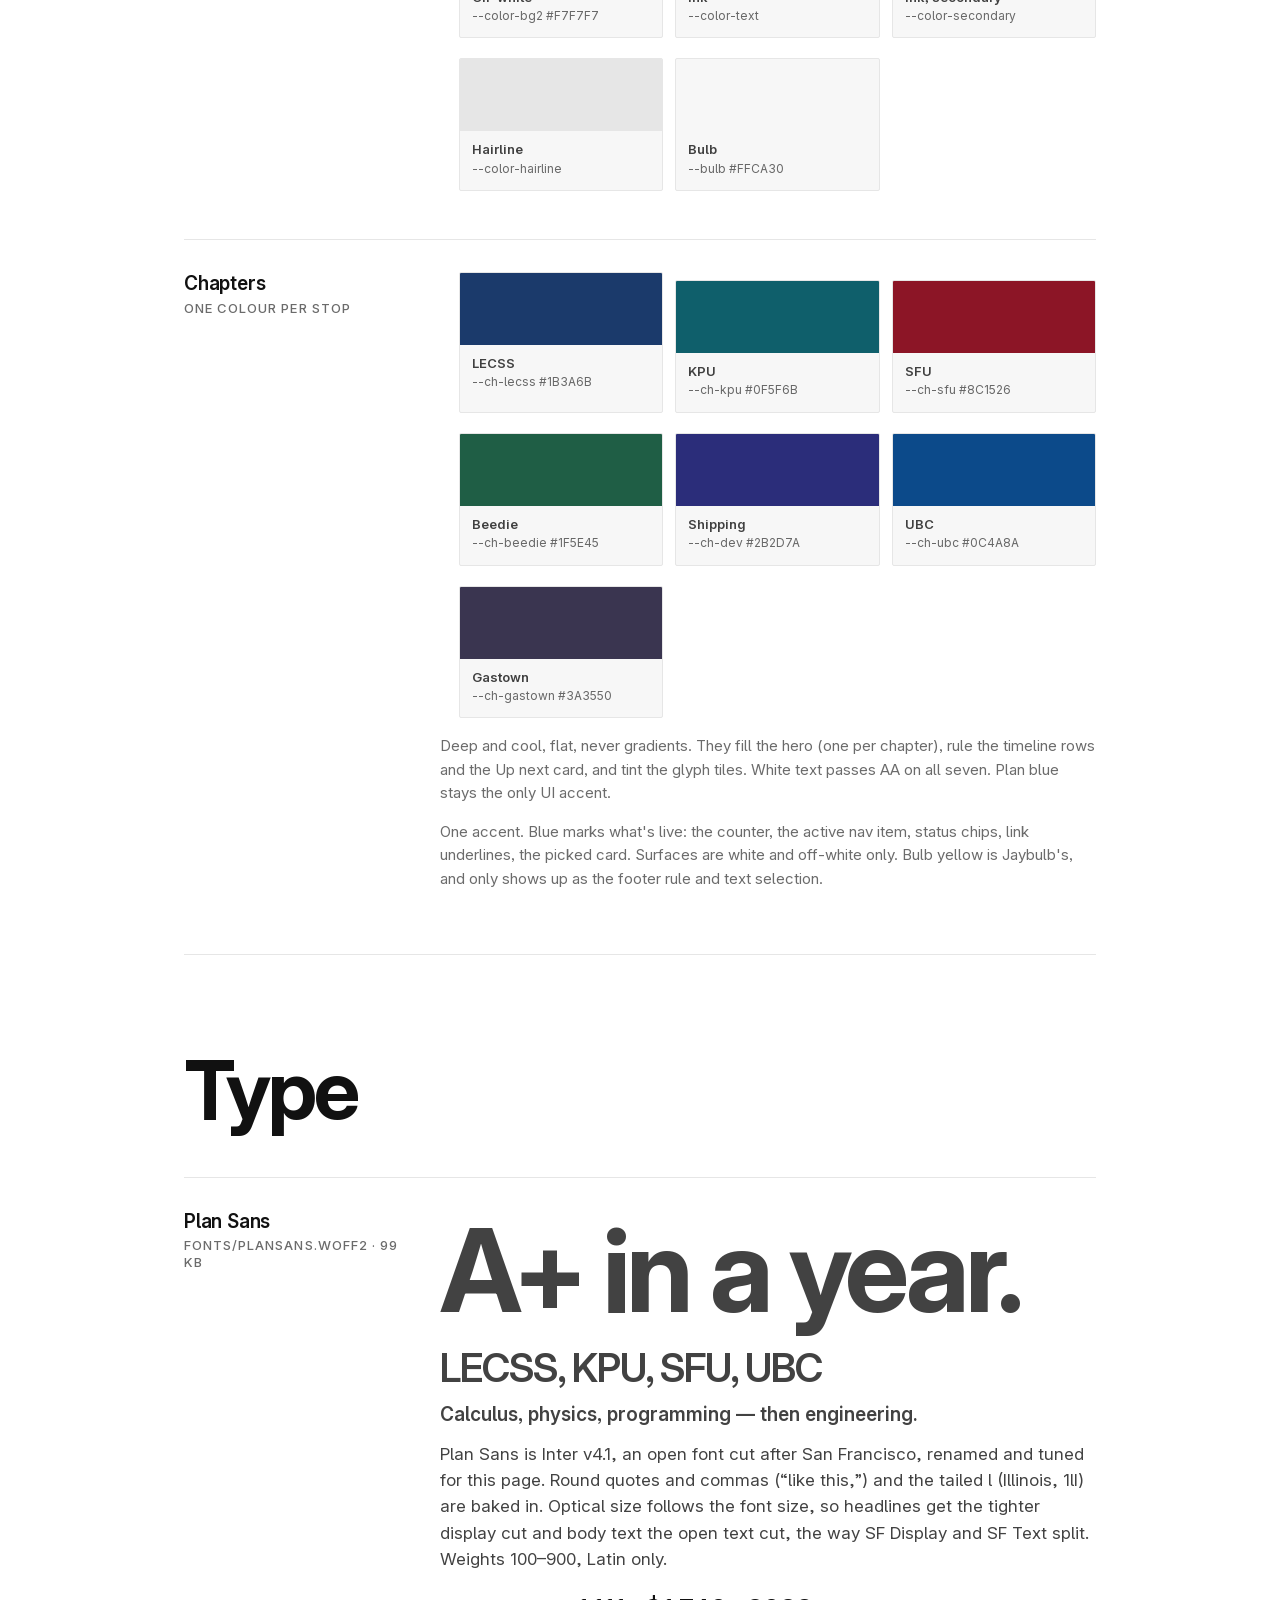
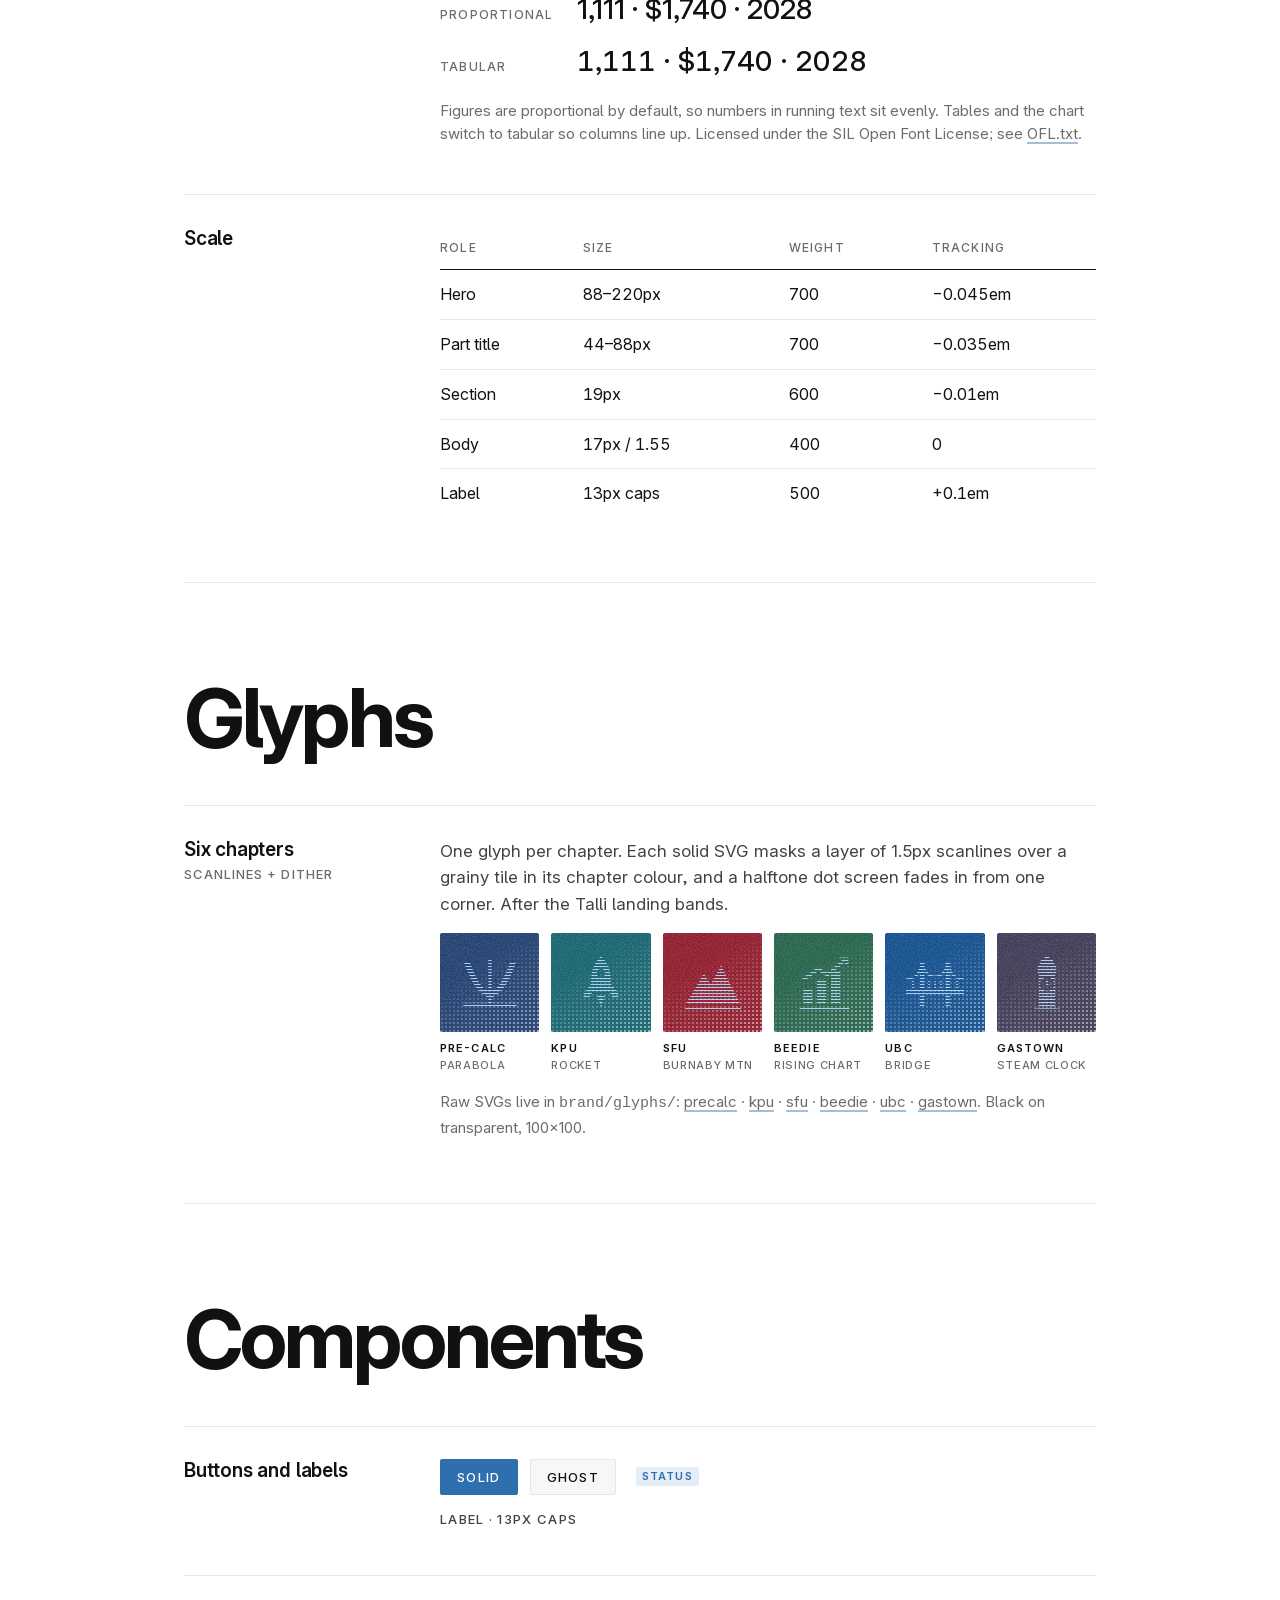
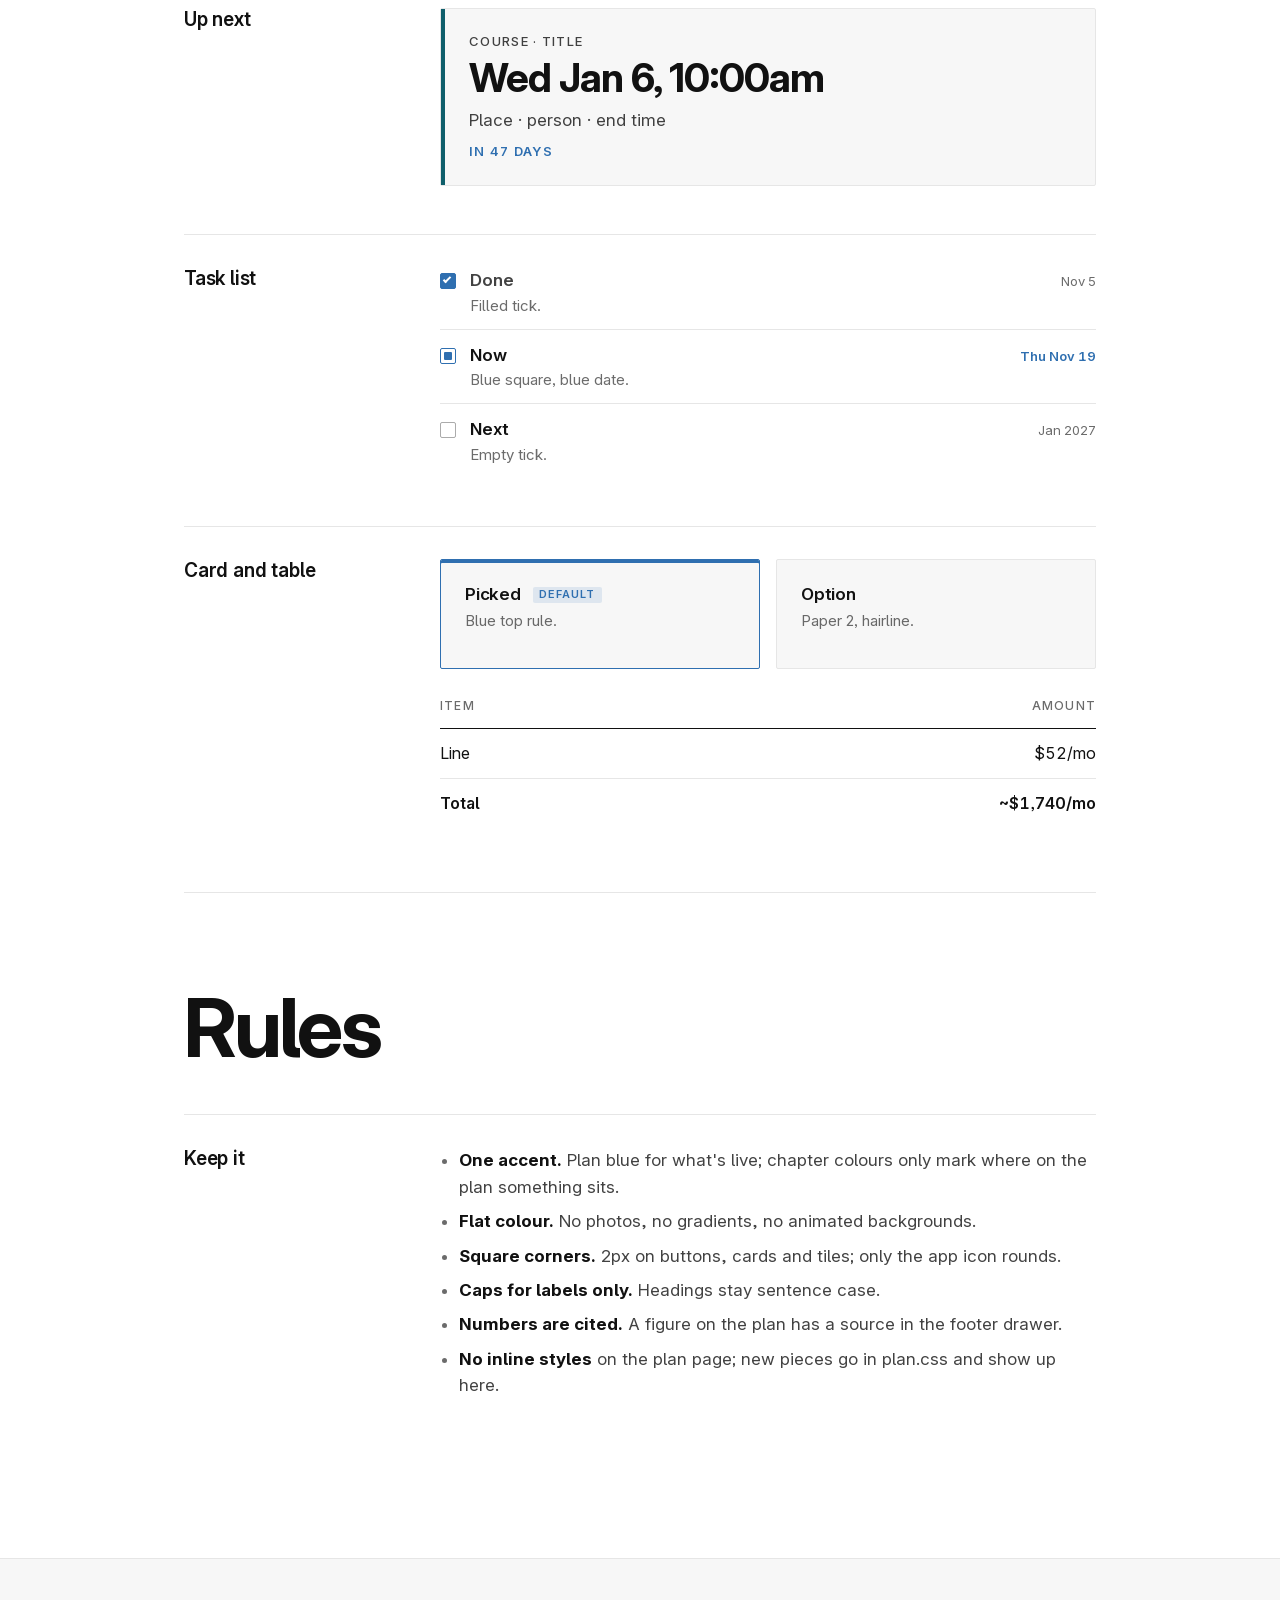
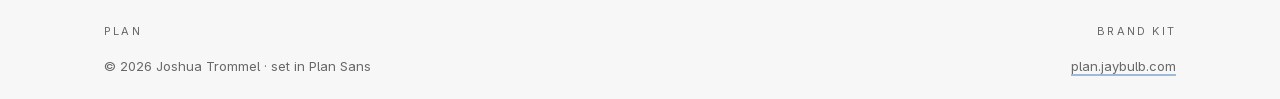
==== commit 7a40b2a1: "Brand kit: chapter palette, Up next component, flat-colour rule Co-Authored-By: Claude Opus 5.5 <nor" ====
--- a/brand/index.html
+++ b/brand/index.html
@@ -6,14 +6,14 @@
 <title>Plan · Brand kit</title>
 <meta name="description" content="The Plan design system: the A+ mark, colour, Plan Sans, the six chapter glyphs, and the components plan.jaybulb.com is built from.">
 <meta name="theme-color" content="#ffffff" media="(prefers-color-scheme: light)"><meta name="theme-color" content="#0f0f0f" media="(prefers-color-scheme: dark)">
-<link rel="icon" type="image/svg+xml" href="icon.svg">
+<link rel="icon" type="image/svg+xml" href="../icon.svg">
 <link rel="stylesheet" href="https://jaybulb.com/tokens.css">
 <link rel="preload" href="../fonts/PlanSans.woff2" as="font" type="font/woff2" crossorigin>
 <link rel="stylesheet" href="../plan.css">
 </head>
 <body>
 <header class="nav" aria-label="Site"><div class="wrap">
-  <a class="nav-brand" href="../"><img src="icon.svg" alt="">Plan</a>
+  <a class="nav-brand" href="../"><img src="../icon.svg" alt="">Plan</a>
   <nav class="nav-links" aria-label="Sections"><a href="#mark">Mark</a><a href="#colour">Colour</a><a href="#type">Type</a><a href="#glyphs">Glyphs</a><a href="#components">Components</a><a href="#rules">Rules</a></nav>
   <a class="btn btn-solid" href="../">Back to the plan</a>
 </div></header>
@@ -22,7 +22,7 @@
 
 <section class="part" id="top">
   <p class="label">Plan · Brand kit</p>
-  <h1 class="part-title">One page, one mark, one blue.</h1>
+  <h1 class="part-title">One page, one mark, seven chapter colours.</h1>
   <p class="note">Plan is a Jaybulb landing like Talli or Kernel: the fleet tokens from <a href="https://jaybulb.com/tokens.css">jaybulb.com/tokens.css</a> (dark mode, type), overridden to plain white and off-white, then <a href="../plan.css">plan.css</a> on top. Everything below is rendered from that one stylesheet.</p>
 </section>
 
@@ -32,13 +32,13 @@
     <h3>The A+<small>App icon, favicon, mark</small></h3>
     <p>An A+ — the grade the plan runs on, starting with Pre-Calc 12. White on Plan blue, drawn as paths so it never depends on a font. On paper it can also run as the dithered tile.</p>
     <div class="marks">
-      <figure><img src="icon.svg" width="128" height="128" alt="Plan A+ app icon"><figcaption>icon.svg · 128</figcaption></figure>
-      <figure><img src="icon.svg" width="64" height="64" alt=""><figcaption>64</figcaption></figure>
-      <figure><img src="icon.svg" width="32" height="32" alt=""><figcaption>32</figcaption></figure>
-      <figure><img src="icon.svg" width="16" height="16" alt=""><figcaption>16</figcaption></figure>
+      <figure><img src="../icon.svg" width="128" height="128" alt="Plan A+ app icon"><figcaption>icon.svg · 128</figcaption></figure>
+      <figure><img src="../icon.svg" width="64" height="64" alt=""><figcaption>64</figcaption></figure>
+      <figure><img src="../icon.svg" width="32" height="32" alt=""><figcaption>32</figcaption></figure>
+      <figure><img src="../icon.svg" width="16" height="16" alt=""><figcaption>16</figcaption></figure>
       <figure><div class="art g-mark" style="width:128px" role="img" aria-label="Dithered A+ tile"></div><figcaption>Art tile</figcaption></figure>
     </div>
-    <p class="row"><a class="btn btn-ghost" href="icon.svg" download>icon.svg</a><a class="btn btn-ghost" href="icon-mono.svg" download>icon-mono.svg</a></p>
+    <p class="row"><a class="btn btn-ghost" href="../icon.svg" download>icon.svg</a><a class="btn btn-ghost" href="icon-mono.svg" download>icon-mono.svg</a></p>
   </div>
 </section>
 
@@ -56,6 +56,19 @@
       <li class="swatch" style="--c:var(--color-hairline)"><i></i><b>Hairline</b><code>--color-hairline</code></li>
       <li class="swatch" style="--c:var(--bulb)"><i></i><b>Bulb</b><code>--bulb #FFCA30</code></li>
     </ul>
+  </div>
+  <div class="sec">
+    <h3>Chapters<small>One colour per stop</small></h3>
+    <ul class="swatches">
+      <li class="swatch c-lecss"><i></i><b>LECSS</b><code>--ch-lecss #1B3A6B</code></li>
+      <li class="swatch c-kpu"><i></i><b>KPU</b><code>--ch-kpu #0F5F6B</code></li>
+      <li class="swatch c-sfu"><i></i><b>SFU</b><code>--ch-sfu #8C1526</code></li>
+      <li class="swatch c-beedie"><i></i><b>Beedie</b><code>--ch-beedie #1F5E45</code></li>
+      <li class="swatch c-dev"><i></i><b>Shipping</b><code>--ch-dev #2B2D7A</code></li>
+      <li class="swatch c-ubc"><i></i><b>UBC</b><code>--ch-ubc #0C4A8A</code></li>
+      <li class="swatch c-gastown"><i></i><b>Gastown</b><code>--ch-gastown #3A3550</code></li>
+    </ul>
+    <p class="note">Deep and cool, flat, never gradients. They fill the hero (one per chapter), rule the timeline rows and the Up next card, and tint the glyph tiles. White text passes AA on all seven. Plan blue stays the only UI accent.</p>
     <p class="note">One accent. Blue marks what's live: the counter, the active nav item, status chips, link underlines, the picked card. Surfaces are white and off-white only. Bulb yellow is Jaybulb's, and only shows up as the footer rule and text selection.</p>
   </div>
 </section>
@@ -91,14 +104,14 @@
   <h2 class="part-title">Glyphs</h2>
   <div class="sec">
     <h3>Six chapters<small>Scanlines + dither</small></h3>
-    <p>One glyph per chapter. Each solid SVG masks a layer of 1.5px Plan-art scanlines over a grainy Plan-blue tile, and a halftone dot screen fades in from one corner. After the Talli landing bands.</p>
+    <p>One glyph per chapter. Each solid SVG masks a layer of 1.5px scanlines over a grainy tile in its chapter colour, and a halftone dot screen fades in from one corner. After the Talli landing bands.</p>
     <ol class="glyphs">
-      <li><figure class="glyph"><div class="art g-precalc"></div><figcaption>Pre-Calc<span>Parabola</span></figcaption></figure></li>
-      <li><figure class="glyph"><div class="art g-kpu"></div><figcaption>KPU<span>Rocket</span></figcaption></figure></li>
-      <li><figure class="glyph"><div class="art g-sfu"></div><figcaption>SFU<span>Burnaby Mtn</span></figcaption></figure></li>
-      <li><figure class="glyph"><div class="art g-beedie"></div><figcaption>Beedie<span>Rising chart</span></figcaption></figure></li>
-      <li><figure class="glyph"><div class="art g-ubc"></div><figcaption>UBC<span>Bridge</span></figcaption></figure></li>
-      <li><figure class="glyph"><div class="art g-gastown"></div><figcaption>Gastown<span>Steam clock</span></figcaption></figure></li>
+      <li><figure class="glyph"><div class="art g-precalc c-lecss"></div><figcaption>Pre-Calc<span>Parabola</span></figcaption></figure></li>
+      <li><figure class="glyph"><div class="art g-kpu c-kpu"></div><figcaption>KPU<span>Rocket</span></figcaption></figure></li>
+      <li><figure class="glyph"><div class="art g-sfu c-sfu"></div><figcaption>SFU<span>Burnaby Mtn</span></figcaption></figure></li>
+      <li><figure class="glyph"><div class="art g-beedie c-beedie"></div><figcaption>Beedie<span>Rising chart</span></figcaption></figure></li>
+      <li><figure class="glyph"><div class="art g-ubc c-ubc"></div><figcaption>UBC<span>Bridge</span></figcaption></figure></li>
+      <li><figure class="glyph"><div class="art g-gastown c-gastown"></div><figcaption>Gastown<span>Steam clock</span></figcaption></figure></li>
     </ol>
     <p class="note">Raw SVGs live in <code>brand/glyphs/</code>: <a href="glyphs/precalc.svg">precalc</a> · <a href="glyphs/kpu.svg">kpu</a> · <a href="glyphs/sfu.svg">sfu</a> · <a href="glyphs/beedie.svg">beedie</a> · <a href="glyphs/ubc.svg">ubc</a> · <a href="glyphs/gastown.svg">gastown</a>. Black on transparent, 100×100.</p>
   </div>
@@ -112,10 +125,19 @@
     <p class="label">Label · 13px caps</p>
   </div>
   <div class="sec">
+    <h3>Up next</h3>
+    <div class="upnext c-kpu">
+      <p class="label">Course · title</p>
+      <p class="when-big">Wed Jan 6, 10:00am</p>
+      <p class="where">Place · person · end time</p>
+      <p class="count-down">In 47 days</p>
+    </div>
+  </div>
+  <div class="sec">
     <h3>Task list</h3>
     <ol class="tasks">
       <li class="done"><i class="tick"></i><div><b>Done</b><span class="d">Filled tick.</span></div><span class="due">Nov 5</span></li>
-      <li class="now"><i class="tick"></i><div><b>Now</b><span class="d">Blue square, blue date.</span></div><span class="due">Mon Nov 9</span></li>
+      <li class="now"><i class="tick"></i><div><b>Now</b><span class="d">Blue square, blue date.</span></div><span class="due">Thu Nov 19</span></li>
       <li><i class="tick"></i><div><b>Next</b><span class="d">Empty tick.</span></div><span class="due">Jan 2027</span></li>
     </ol>
   </div>
@@ -138,7 +160,8 @@
   <div class="sec">
     <h3>Keep it</h3>
     <ul class="rules">
-      <li><b>One accent.</b> Plan blue for what's live; everything else is ink on paper.</li>
+      <li><b>One accent.</b> Plan blue for what's live; chapter colours only mark where on the plan something sits.</li>
+      <li><b>Flat colour.</b> No photos, no gradients, no animated backgrounds.</li>
       <li><b>Square corners.</b> 2px on buttons, cards and tiles; only the app icon rounds.</li>
       <li><b>Caps for labels only.</b> Headings stay sentence case.</li>
       <li><b>Numbers are cited.</b> A figure on the plan has a source in the footer drawer.</li>
--- a/plan.css
+++ b/plan.css
@@ -11,6 +11,9 @@
   --color-underline:color-mix(in srgb,var(--plan) 45%,transparent); --color-underline-hover:var(--plan);
 }
 @media(prefers-color-scheme:dark){:root{--plan:#5B9BD5}}
+/* ── Chapter colours: one deep, cool colour per stop on the plan. Hero fields, timeline rules,
+   glyph tiles. White text passes AA on every one. ── */
+:root{--ch-lecss:#1B3A6B;--ch-kpu:#0F5F6B;--ch-sfu:#8C1526;--ch-beedie:#1F5E45;--ch-dev:#2B2D7A;--ch-ubc:#0C4A8A;--ch-gastown:#3A3550}
 /* ── Surfaces: white and off-white only (overrides the fleet's cream paper) ── */
 :root{--color-bg:#fff;--color-bg2:#f7f7f7;--color-text:#111;--color-secondary:rgba(0,0,0,.58);--color-soft:rgba(0,0,0,.74);--color-hairline:#e6e6e6;--color-code-bg:#f7f7f7}
 @media(prefers-color-scheme:dark){:root:not([data-theme="light"]){--color-bg:#0f0f0f;--color-bg2:#181818;--color-text:#f5f5f5;--color-secondary:rgba(255,255,255,.6);--color-soft:rgba(255,255,255,.76);--color-hairline:#2a2a2a;--color-code-bg:#181818}}
@@ -48,26 +51,28 @@
 
 /* Hero: the ten-year time-lapse */
 .hero{position:relative;min-height:calc(100dvh - 56px);display:flex;flex-direction:column;justify-content:center;align-items:center;text-align:center;padding:var(--sp-8) var(--sp-5);overflow:hidden;scroll-snap-align:start;--ink:var(--color-text);--paper:var(--color-bg);color:var(--ink);transition:color .6s}
-.hero > *:not(.year):not(.film){position:relative;z-index:1}
+.hero > *:not(.film){position:relative;z-index:1}
 .film{position:absolute;inset:0;z-index:0;overflow:hidden;background:var(--color-bg2)}
-.film img{position:absolute;inset:-6%;width:112%;height:112%;object-fit:cover;opacity:0;transition:opacity 1.2s ease,transform .6s ease-out;will-change:transform}
-.film img.on{opacity:1;animation:kb 24s linear both}
-.film::after{content:"";position:absolute;inset:0;background:var(--plan);opacity:.38;mix-blend-mode:multiply}
-.year{position:absolute;inset:0;display:flex;align-items:center;justify-content:center;z-index:0;font-family:var(--display);font-size:clamp(9rem,42vw,26rem);font-weight:700;letter-spacing:-.06em;line-height:1;color:var(--ink);opacity:.08;pointer-events:none;user-select:none}
-.hero .kicker,.hero .lede{background:var(--paper);color:var(--ink);display:inline-block;padding:.35em .7em;border-radius:var(--r-sq);transition:background .6s,color .6s}
+.film i{position:absolute;inset:0;opacity:0;background:var(--c)}
+.film i.on{opacity:1}
+.f-precalc{--c:var(--ch-lecss)} .f-sfu{--c:var(--ch-sfu)} .f-beedie{--c:var(--ch-beedie)}
+.f-dev{--c:var(--ch-dev)} .f-eng{--c:var(--ch-ubc)} .f-gastown{--c:var(--ch-gastown)}
+.hero .kicker,.hero .lede{color:var(--ink);display:inline-block}
+.hero .kicker{opacity:.78}
+.hero .btn-solid{background:#fff;color:#111}.hero .btn-solid:hover{background:rgba(255,255,255,.88)}
+.hero .btn-ghost{background:transparent;color:#fff;border-color:rgba(255,255,255,.5)}
 .hero .kicker{font-family:var(--display);font-size:13px;font-weight:500;letter-spacing:.1em;text-transform:uppercase}
 .hero h1{margin:var(--sp-4) auto 0;max-width:14ch;font-family:var(--display);font-size:clamp(44px,7.4vw,108px);font-weight:700;letter-spacing:-.04em;line-height:.95;color:var(--ink);text-wrap:balance}
 .hero .cta{display:flex;flex-wrap:wrap;gap:var(--sp-3);justify-content:center;margin-top:var(--sp-6)}
 .hero .lede{margin:var(--sp-5) auto 0;max-width:34rem;font-size:19px;line-height:1.45}
-#elapsed{margin-top:var(--sp-5);color:var(--plan)!important}
+#elapsed{margin-top:var(--sp-5);color:var(--ink)!important}
 #chapter{margin-top:var(--sp-2);animation:fadein .5s ease-out both}
 .chapters{display:flex;gap:6px;margin-top:var(--sp-5)}
 .chapters button{width:34px;height:14px;padding:0;border:0;background:none;cursor:pointer;position:relative}
 .chapters button::before,.chapters button::after{content:"";position:absolute;left:0;top:6px;height:2px;background:var(--ink);opacity:.3;width:100%}
 .chapters button::after{opacity:1;width:calc(var(--p,0)*100%);transition:width .2s linear}
-@keyframes kb{from{scale:1}to{scale:1.08}}
 @keyframes fadein{from{opacity:0;transform:translateY(4px)}to{opacity:1;transform:none}}
-@media(prefers-reduced-motion:reduce){#chapter,.film img{animation:none!important;transition:none!important}}
+@media(prefers-reduced-motion:reduce){#chapter{animation:none!important;transition:none!important}}
 
 /* Parts: a big display heading, then sections with the title in a side column */
 main.wrap{max-width:var(--read)}
@@ -213,7 +218,7 @@
 /* ── Brand kit page ─────────────────────────────────────────────────────────── */
 .swatches{display:grid;grid-template-columns:repeat(auto-fill,minmax(9.5rem,1fr));gap:var(--sp-3);margin:0;padding:0;list-style:none}
 .swatch{border:1px solid var(--line);border-radius:var(--r-sq);overflow:hidden;background:var(--color-bg2)}
-.swatch i{display:block;height:72px;background:var(--c)}
+.swatch i{display:block;height:72px;background:var(--c,var(--ch))}
 .swatch b{display:block;padding:var(--sp-2) var(--sp-3) 0;font-size:13px;font-weight:600}
 .swatch code{display:block;padding:0 var(--sp-3) var(--sp-3);font-family:var(--font-code);font-size:12px;color:var(--muted)}
 .marks{display:flex;flex-wrap:wrap;gap:var(--sp-5);align-items:end}
@@ -229,3 +234,21 @@
 .figs small{font-size:12px;letter-spacing:.1em;text-transform:uppercase;color:var(--muted);font-weight:500}
 .row{display:flex;flex-wrap:wrap;gap:var(--sp-3);align-items:center}
 .rules li b{color:var(--color-text)}
+
+/* ── Up next: the one thing on the calendar, Timepage-style ─────────────────── */
+.upnext{position:relative;display:grid;gap:var(--sp-2);padding:var(--sp-5) var(--sp-5) var(--sp-5) calc(var(--sp-5) + 4px);background:var(--color-bg2);border:1px solid var(--line);border-radius:var(--r-sq)}
+.upnext::before{content:"";position:absolute;left:0;top:0;bottom:0;width:4px;background:var(--ch,var(--plan))}
+.upnext .label{margin:0}
+.upnext .when-big{font-family:var(--display);font-size:clamp(28px,4vw,40px);font-weight:700;letter-spacing:-.025em;line-height:1.05;color:var(--color-text)}
+.upnext .where{color:var(--color-soft)}
+.upnext .row{margin-top:var(--sp-2)}
+.upnext .count-down{font-family:var(--display);font-size:13px;font-weight:600;letter-spacing:.1em;text-transform:uppercase;color:var(--plan)}
+
+/* Timeline: each row carries its chapter colour as a left rule */
+#timeline tr td.when{position:relative;padding-left:var(--sp-4)}
+#timeline tr td.when::before{content:"";position:absolute;left:0;top:var(--sp-3);bottom:var(--sp-3);width:3px;background:var(--ch,var(--line));border-radius:1px}
+.c-lecss{--ch:var(--ch-lecss)} .c-kpu{--ch:var(--ch-kpu)} .c-sfu{--ch:var(--ch-sfu)} .c-beedie{--ch:var(--ch-beedie)} .c-dev{--ch:var(--ch-dev)} .c-ubc{--ch:var(--ch-ubc)} .c-gastown{--ch:var(--ch-gastown)}
+
+/* Glyph tiles take their chapter colour instead of one blue */
+.art.c-lecss,.art.c-kpu,.art.c-sfu,.art.c-beedie,.art.c-dev,.art.c-ubc,.art.c-gastown{background:var(--grain),var(--ch)}
+@media(prefers-color-scheme:dark){:root:not([data-theme="light"]) #timeline td.when::before,:root:not([data-theme="light"]) .upnext::before{filter:brightness(1.6) saturate(1.1)}}
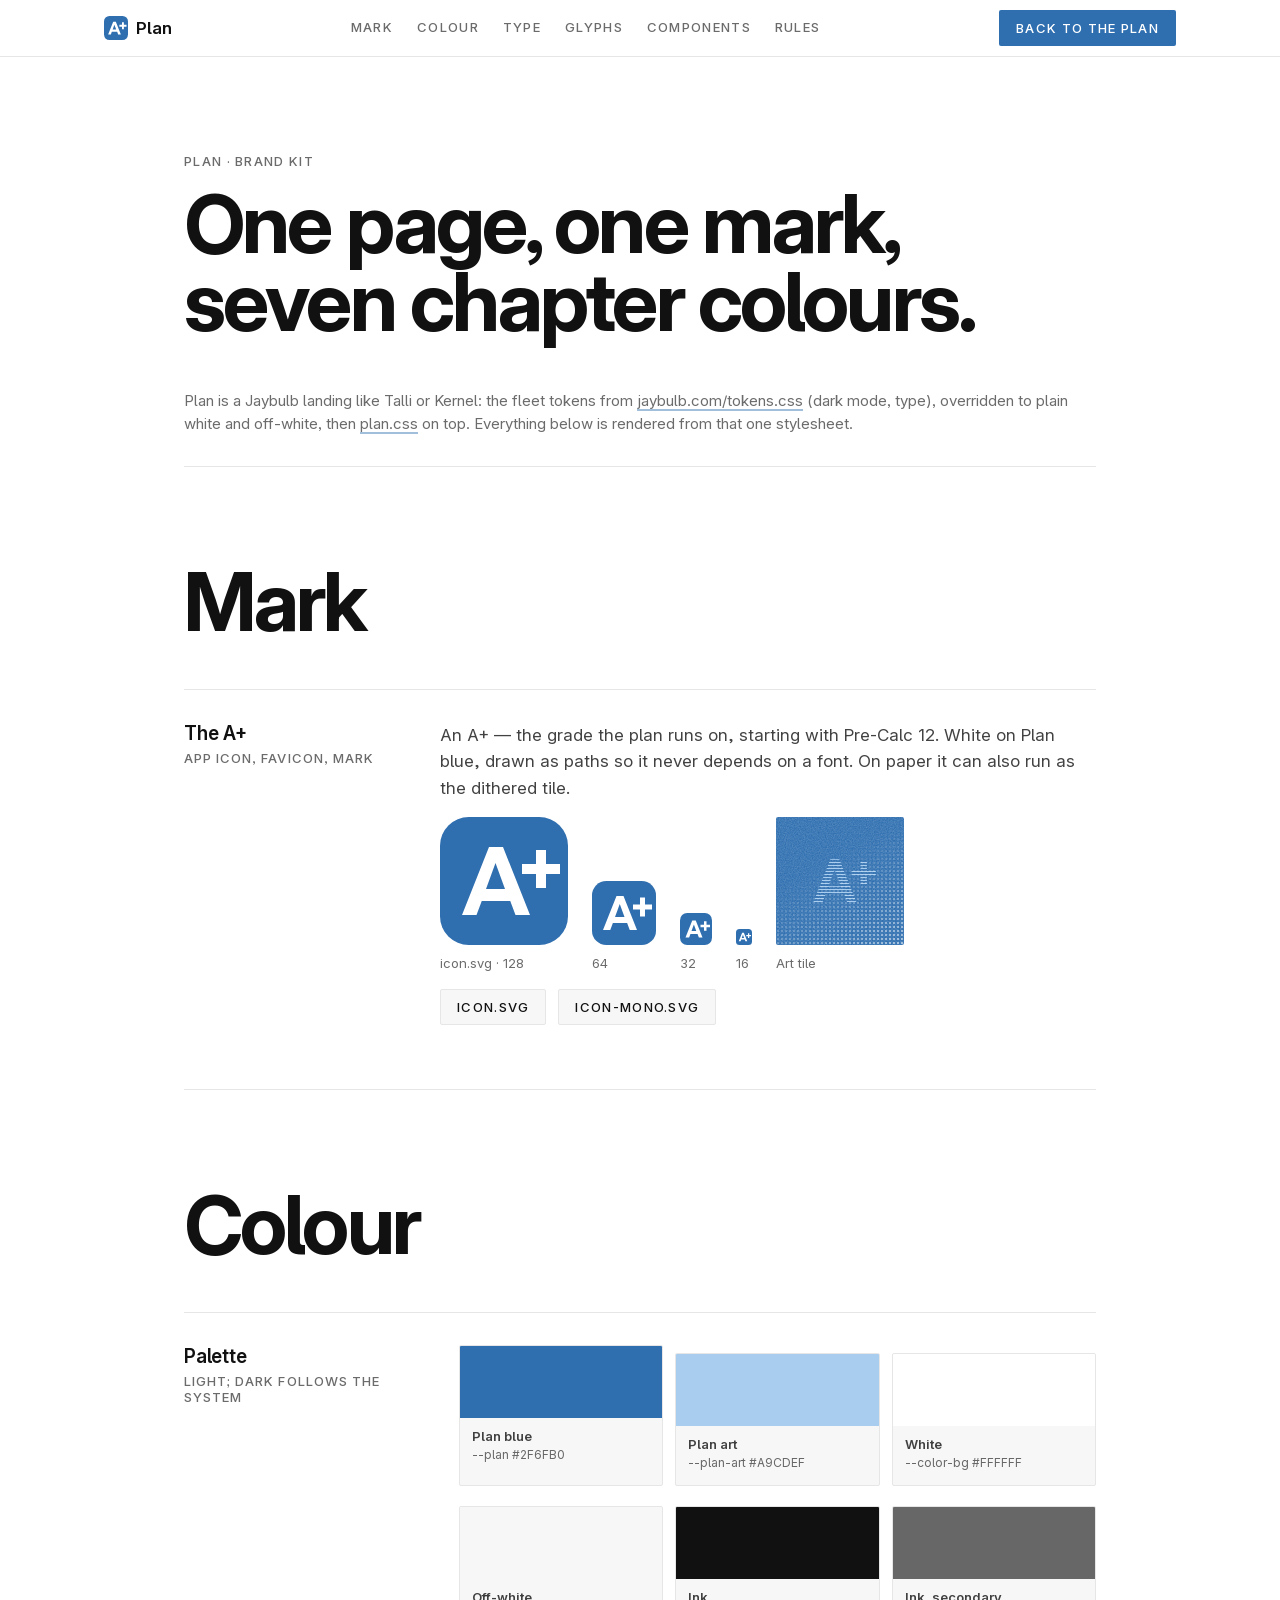
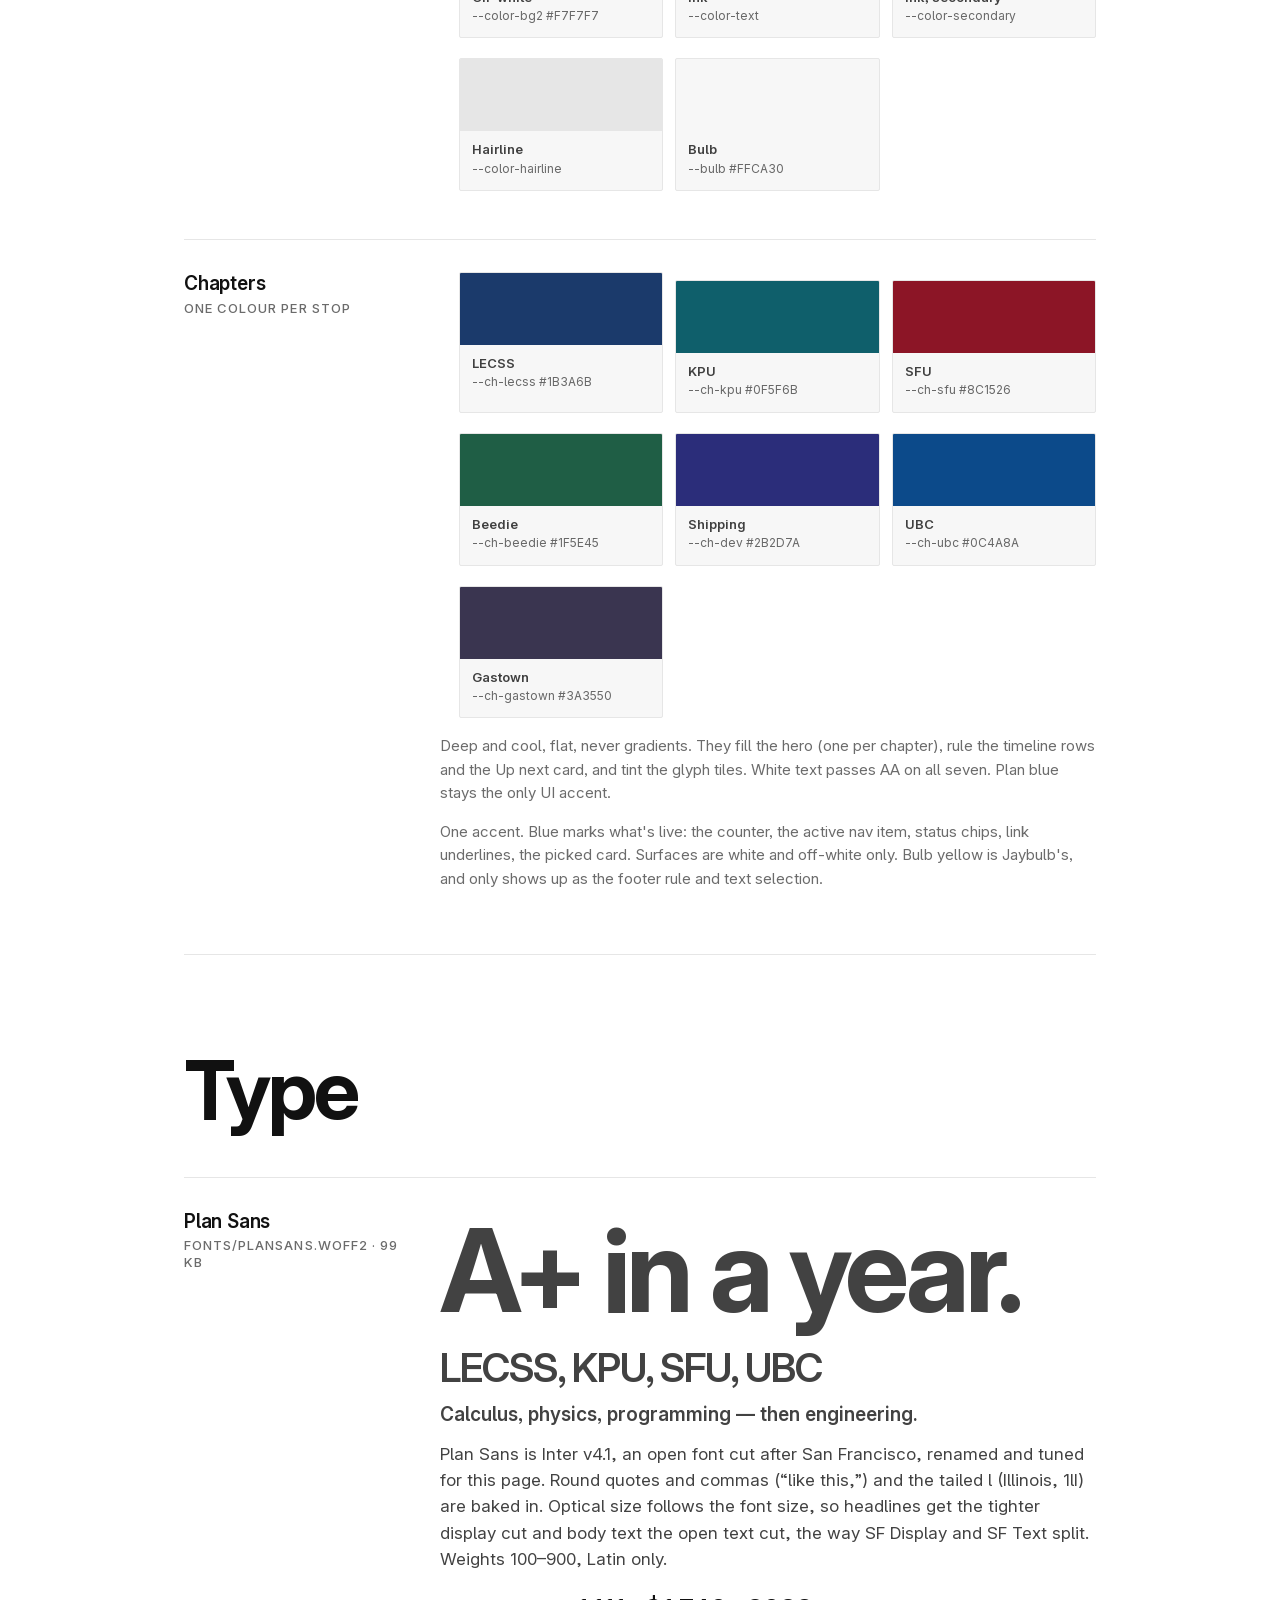
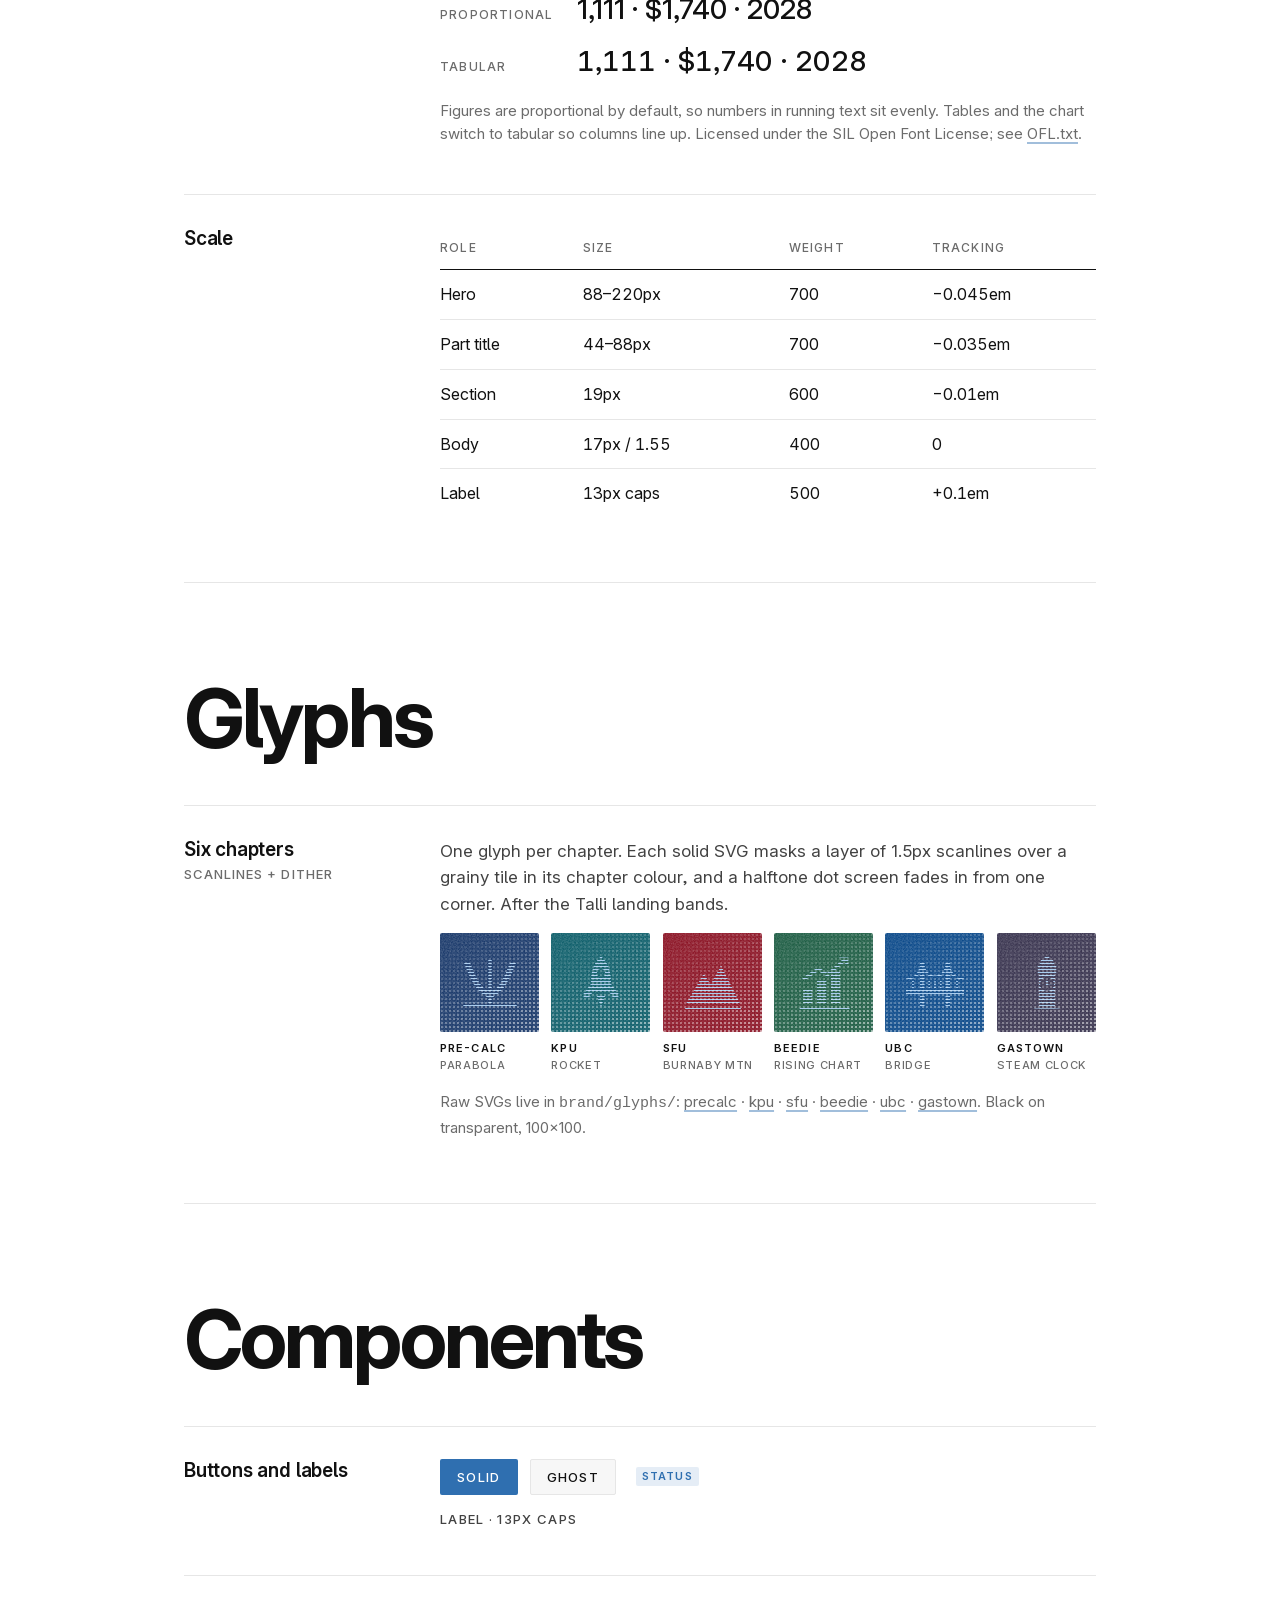
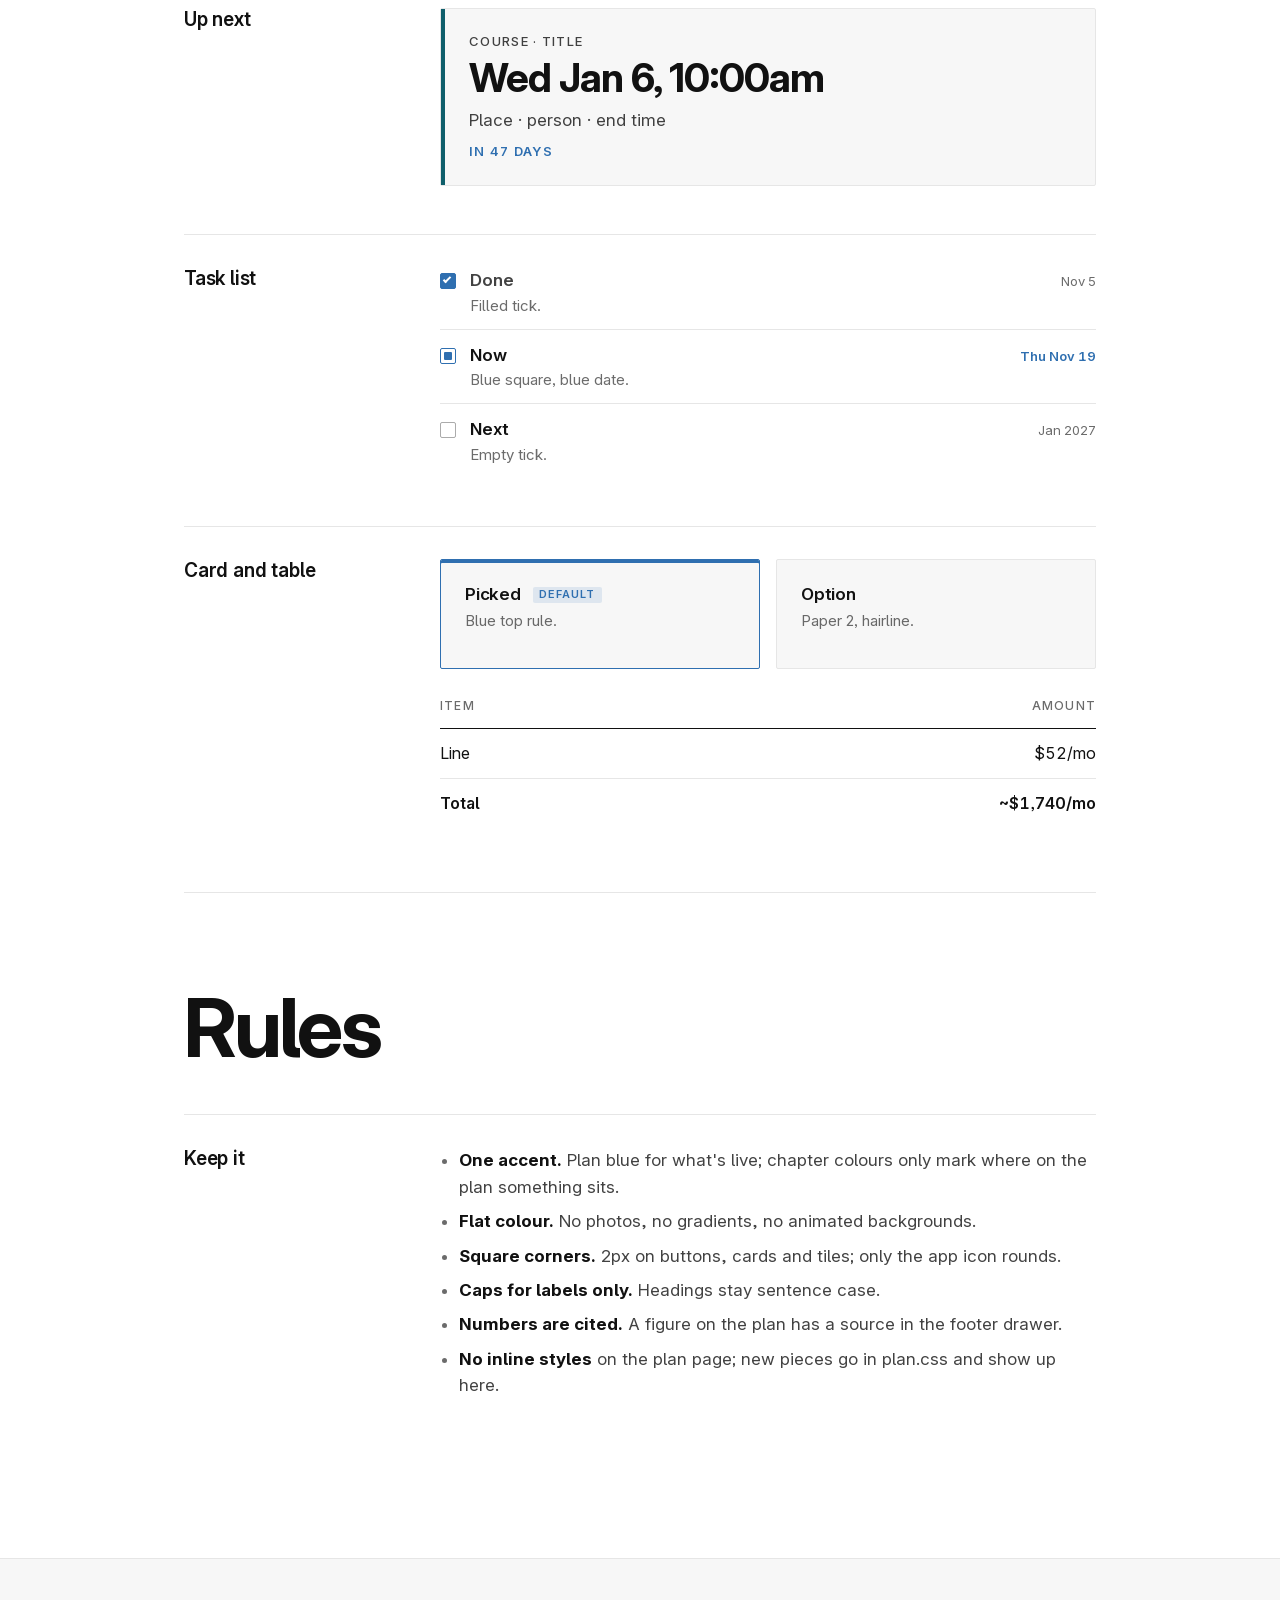
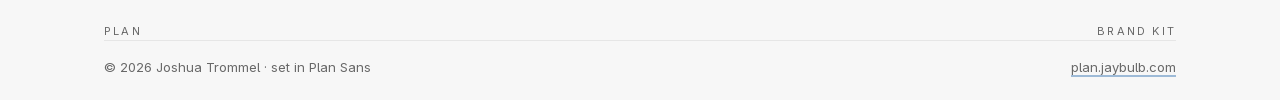
==== commit 62871c9b: "Mobile-first iOS screens carousel; quieter footer; glyph print-in, tilt, parallax and halftone hover" ====
--- a/brand/index.html
+++ b/brand/index.html
@@ -178,5 +178,7 @@
     <p class="foot-meta"><span>&copy; 2026 Joshua Trommel &middot; set in Plan Sans</span><a href="../">plan.jaybulb.com</a></p>
   </div>
 </footer>
+<script src="../scroll.js" defer></script>
+<script src="../glyphs.js" defer></script>
 </body>
 </html>
--- a/plan.css
+++ b/plan.css
@@ -20,8 +20,7 @@
 [data-theme="dark"]{--color-bg:#0f0f0f;--color-bg2:#181818;--color-text:#f5f5f5;--color-secondary:rgba(255,255,255,.6);--color-soft:rgba(255,255,255,.76);--color-hairline:#2a2a2a;--color-code-bg:#181818}
 .foot-band{background:var(--color-bg2)!important}
 *,*::before,*::after{box-sizing:border-box}
-html{scroll-snap-type:y proximity;scroll-padding-top:72px}
-@media(prefers-reduced-motion:no-preference){html{scroll-behavior:smooth}}
+html{scroll-padding-top:72px}
 body{margin:0;background:var(--color-bg);color:var(--color-text);font-family:var(--font-body);font-size:17px;line-height:1.55;letter-spacing:var(--tracking,0);-webkit-font-smoothing:antialiased;text-rendering:optimizeLegibility}
 ::selection{background:var(--bulb);color:#1f1b16}
 a{color:inherit;text-decoration:underline;text-decoration-color:var(--color-underline);text-decoration-thickness:2px;text-underline-offset:3px;transition:text-decoration-color var(--motion)}
@@ -50,7 +49,7 @@
 @media(max-width:640px){.nav .btn{display:none}.nav-links{justify-content:flex-start}}
 
 /* Hero: the ten-year time-lapse */
-.hero{position:relative;min-height:calc(100dvh - 56px);display:flex;flex-direction:column;justify-content:center;align-items:center;text-align:center;padding:var(--sp-8) var(--sp-5);overflow:hidden;scroll-snap-align:start;--ink:var(--color-text);--paper:var(--color-bg);color:var(--ink);transition:color .6s}
+.hero{position:relative;min-height:calc(100dvh - 56px);display:flex;flex-direction:column;justify-content:center;align-items:center;text-align:center;padding:var(--sp-8) var(--sp-5);overflow:hidden;--ink:var(--color-text);--paper:var(--color-bg);color:var(--ink);transition:color .6s}
 .hero > *:not(.film){position:relative;z-index:1}
 .film{position:absolute;inset:0;z-index:0;overflow:hidden;background:var(--color-bg2)}
 .film i{position:absolute;inset:0;opacity:0;background:var(--c)}
@@ -79,7 +78,7 @@
 .part{padding:var(--sp-9) 0 var(--sp-4);scroll-margin-top:56px}
 .part + .part{border-top:1px solid var(--line)}
 .part-title{font-family:var(--display);font-size:clamp(44px,6.4vw,88px);line-height:.95;font-weight:700;letter-spacing:-.035em;margin:0 0 var(--sp-7);text-wrap:balance}
-.sec{padding:var(--sp-6) 0 var(--sp-7);border-top:1px solid var(--line);scroll-margin-top:72px;scroll-snap-align:start}
+.sec{padding:var(--sp-6) 0 var(--sp-7);border-top:1px solid var(--line);scroll-margin-top:72px}
 @media(min-width:56rem){
   .sec{display:grid;grid-template-columns:14rem minmax(0,1fr);column-gap:var(--sp-6)}
   .sec > h3{grid-column:1;grid-row:1 / span 20;position:sticky;top:80px;align-self:start}
@@ -126,15 +125,15 @@
 .foot-story h2{font-family:var(--display);font-size:clamp(28px,3.4vw,40px);font-weight:700;letter-spacing:-.025em;line-height:1.05;margin:0 0 var(--sp-3);color:var(--color-text)}
 .foot-story p{margin:0;max-width:52ch;font-size:17px}
 .foot-rule{display:flex;align-items:center;gap:var(--sp-4);font-family:var(--display);font-size:11px;letter-spacing:.2em;text-transform:uppercase;white-space:nowrap;color:var(--muted)}
-.foot-rule::before{content:"";order:1;flex:1;height:2px;background:var(--bulb)}
+.foot-rule::before{content:"";order:1;flex:1;height:1px;background:linear-gradient(90deg,var(--bulb) 0 32px,var(--line) 32px)}
 .foot-rule>:first-child{order:0}.foot-rule>:last-child{order:2}
 .foot-dir{display:grid;grid-template-columns:repeat(4,1fr);gap:var(--sp-5);padding:var(--sp-6) 0}
 .foot-dir h3{font-family:var(--display);font-size:12px;font-weight:600;letter-spacing:.1em;text-transform:uppercase;margin:0 0 var(--sp-3);color:var(--color-text)}
 .foot-dir ul{list-style:none;margin:0;padding:0}
 .foot-dir li{margin:var(--sp-2) 0}
-.foot-dir a{text-decoration-color:var(--bulb)}
-.foot-dir a:hover{text-decoration-color:var(--color-text)}
-.foot-meta{margin:0;padding-top:var(--sp-4);border-top:1px solid color-mix(in srgb,var(--bulb-deep) 25%,transparent);font-size:13px;color:var(--muted);display:flex;flex-wrap:wrap;gap:var(--sp-2) var(--sp-5);justify-content:space-between}
+.foot-dir a{text-decoration-color:var(--line);text-decoration-thickness:1px}
+.foot-dir a:hover{text-decoration-color:var(--plan)}
+.foot-meta{margin:0;padding-top:var(--sp-4);border-top:1px solid var(--line);font-size:13px;color:var(--muted);display:flex;flex-wrap:wrap;gap:var(--sp-2) var(--sp-5);justify-content:space-between}
 @media(max-width:760px){.foot{padding:var(--sp-7) var(--sp-4) var(--sp-5)}.foot-story{grid-template-columns:1fr}.foot-dir{grid-template-columns:1fr 1fr}.foot-rule{flex-wrap:wrap;white-space:normal}.foot-rule::before{flex-basis:100%;order:-1}}
 
 @media(prefers-reduced-motion:no-preference){
@@ -193,7 +192,27 @@
   -webkit-mask:var(--img) center/var(--fit,58%) no-repeat;mask:var(--img) center/var(--fit,58%) no-repeat;transition:transform .6s var(--ease,ease)}
 .art::after{content:"";position:absolute;inset:0;background:radial-gradient(circle,rgba(255,255,255,.55) .9px,transparent 1.35px) 0 0/4px 4px;
   -webkit-mask:linear-gradient(150deg,transparent 35%,#000 100%);mask:linear-gradient(150deg,transparent 35%,#000 100%)}
-a:hover > .art::before,.glyph:hover .art::before{transform:scale(1.06)}
+a:hover > .art::before{transform:scale(1.06)}
+/* Glyph motion (footer + brand kit). Entrance: each tile prints in top-down, scanline by scanline,
+   staggered left to right. Hover: the tile tilts toward the cursor, the glyph floats on its own
+   depth (parallax), a halftone wash sweeps across, and a chapter-colour rule draws under the caption.
+   glyphs.js feeds --mx/--my (-1..1). Reduced motion: none of it. */
+@media(prefers-reduced-motion:no-preference){
+  .glyphs li{--i:0}.glyphs li:nth-child(2){--i:1}.glyphs li:nth-child(3){--i:2}.glyphs li:nth-child(4){--i:3}.glyphs li:nth-child(5){--i:4}.glyphs li:nth-child(6){--i:5}
+  .glyph .art{--mx:0;--my:0;--lift:0;transform:perspective(700px) translateY(calc(var(--lift)*-6px)) rotateX(calc(var(--my)*-7deg)) rotateY(calc(var(--mx)*9deg));
+    transition:transform .7s cubic-bezier(.2,.9,.25,1),box-shadow .7s cubic-bezier(.2,.9,.25,1);will-change:transform}
+  .glyph .art::before{transform:translate(calc(var(--mx)*7px),calc(var(--my)*7px)) scale(calc(1 + var(--lift)*.07));
+    transition:transform .7s cubic-bezier(.34,1.45,.5,1),clip-path 1.1s steps(22,end) calc(var(--i)*110ms + 150ms)}
+  .glyph .art::after{-webkit-mask-image:linear-gradient(150deg,transparent 0 56%,#000 100%);mask-image:linear-gradient(150deg,transparent 0 56%,#000 100%);-webkit-mask-size:220% 220%;mask-size:220% 220%;-webkit-mask-position:100% 100%;mask-position:100% 100%;transition:-webkit-mask-position 1s cubic-bezier(.2,.8,.2,1),mask-position 1s cubic-bezier(.2,.8,.2,1)}
+  .glyph:hover .art,.glyph.tilt .art{--lift:1;box-shadow:0 18px 32px -20px color-mix(in srgb,var(--ch,var(--plan)) 70%,transparent)}
+  .glyph:hover .art::after,.glyph.tilt .art::after{-webkit-mask-position:0 0;mask-position:0 0}
+  .glyph.tilt figcaption::before{transform:scaleX(1)}
+  html.js .glyphs:not(.in-view) .art::before{clip-path:inset(0 0 100% 0)}
+  .glyphs .art::before{clip-path:inset(0)}
+  .glyph figcaption{position:relative}
+  .glyph figcaption::before{content:"";position:absolute;left:0;top:-5px;height:2px;width:100%;background:var(--ch,var(--plan));transform:scaleX(0);transform-origin:left;transition:transform .5s cubic-bezier(.2,.8,.2,1)}
+  .glyph:hover figcaption::before{transform:scaleX(1)}
+}
 .g-precalc{--img:url(brand/glyphs/precalc.svg)} .g-kpu{--img:url(brand/glyphs/kpu.svg)} .g-sfu{--img:url(brand/glyphs/sfu.svg)}
 .g-beedie{--img:url(brand/glyphs/beedie.svg)} .g-ubc{--img:url(brand/glyphs/ubc.svg)} .g-gastown{--img:url(brand/glyphs/gastown.svg)}
 .g-mark{--img:url(brand/icon-mono.svg);--fit:64%}
@@ -213,7 +232,7 @@
 .foot-sources[open] summary::before{content:"\2212"}
 .foot-sources ul{margin:var(--sp-4) 0 0;padding:0;list-style:none;columns:2 22rem;column-gap:var(--sp-6);font-size:13px;line-height:1.5}
 .foot-sources li{break-inside:avoid;margin:0 0 var(--sp-2);color:var(--muted)}
-.foot-sources a{text-decoration-color:var(--bulb)}
+.foot-sources a{text-decoration-color:var(--line);text-decoration-thickness:1px}.foot-sources a:hover{text-decoration-color:var(--plan)}
 
 /* ── Brand kit page ─────────────────────────────────────────────────────────── */
 .swatches{display:grid;grid-template-columns:repeat(auto-fill,minmax(9.5rem,1fr));gap:var(--sp-3);margin:0;padding:0;list-style:none}
@@ -252,3 +271,14 @@
 /* Glyph tiles take their chapter colour instead of one blue */
 .art.c-lecss,.art.c-kpu,.art.c-sfu,.art.c-beedie,.art.c-dev,.art.c-ubc,.art.c-gastown{background:var(--grain),var(--ch)}
 @media(prefers-color-scheme:dark){:root:not([data-theme="light"]) #timeline td.when::before,:root:not([data-theme="light"]) .upnext::before{filter:brightness(1.6) saturate(1.1)}}
+
+/* ── Stat tiles (Money) ── */
+.sec .stats{list-style:none;padding:0;display:grid;grid-template-columns:repeat(auto-fit,minmax(10rem,1fr));gap:var(--sp-3)}
+.sec .stats li{margin:0;padding:var(--sp-4);background:var(--color-bg2);border:1px solid var(--line);border-radius:var(--r-sq)}
+.stat b{display:block;font-family:var(--display);font-size:28px;font-weight:700;letter-spacing:-.02em;color:var(--color-text);font-variant-numeric:tabular-nums}
+.stat span{display:block;font-size:14px;color:var(--muted)}
+.sec .stats .total{grid-column:1/-1;border-color:var(--plan);box-shadow:inset 3px 0 0 var(--plan)}
+.stat.total b{font-size:40px}
+/* ── Progress bar ── */
+.bar{display:block;height:4px;margin-top:var(--sp-2);background:var(--line);border-radius:2px;overflow:hidden;max-width:20rem}
+.bar i{display:block;height:100%;width:calc(var(--p,0)*100%);background:var(--plan)}
